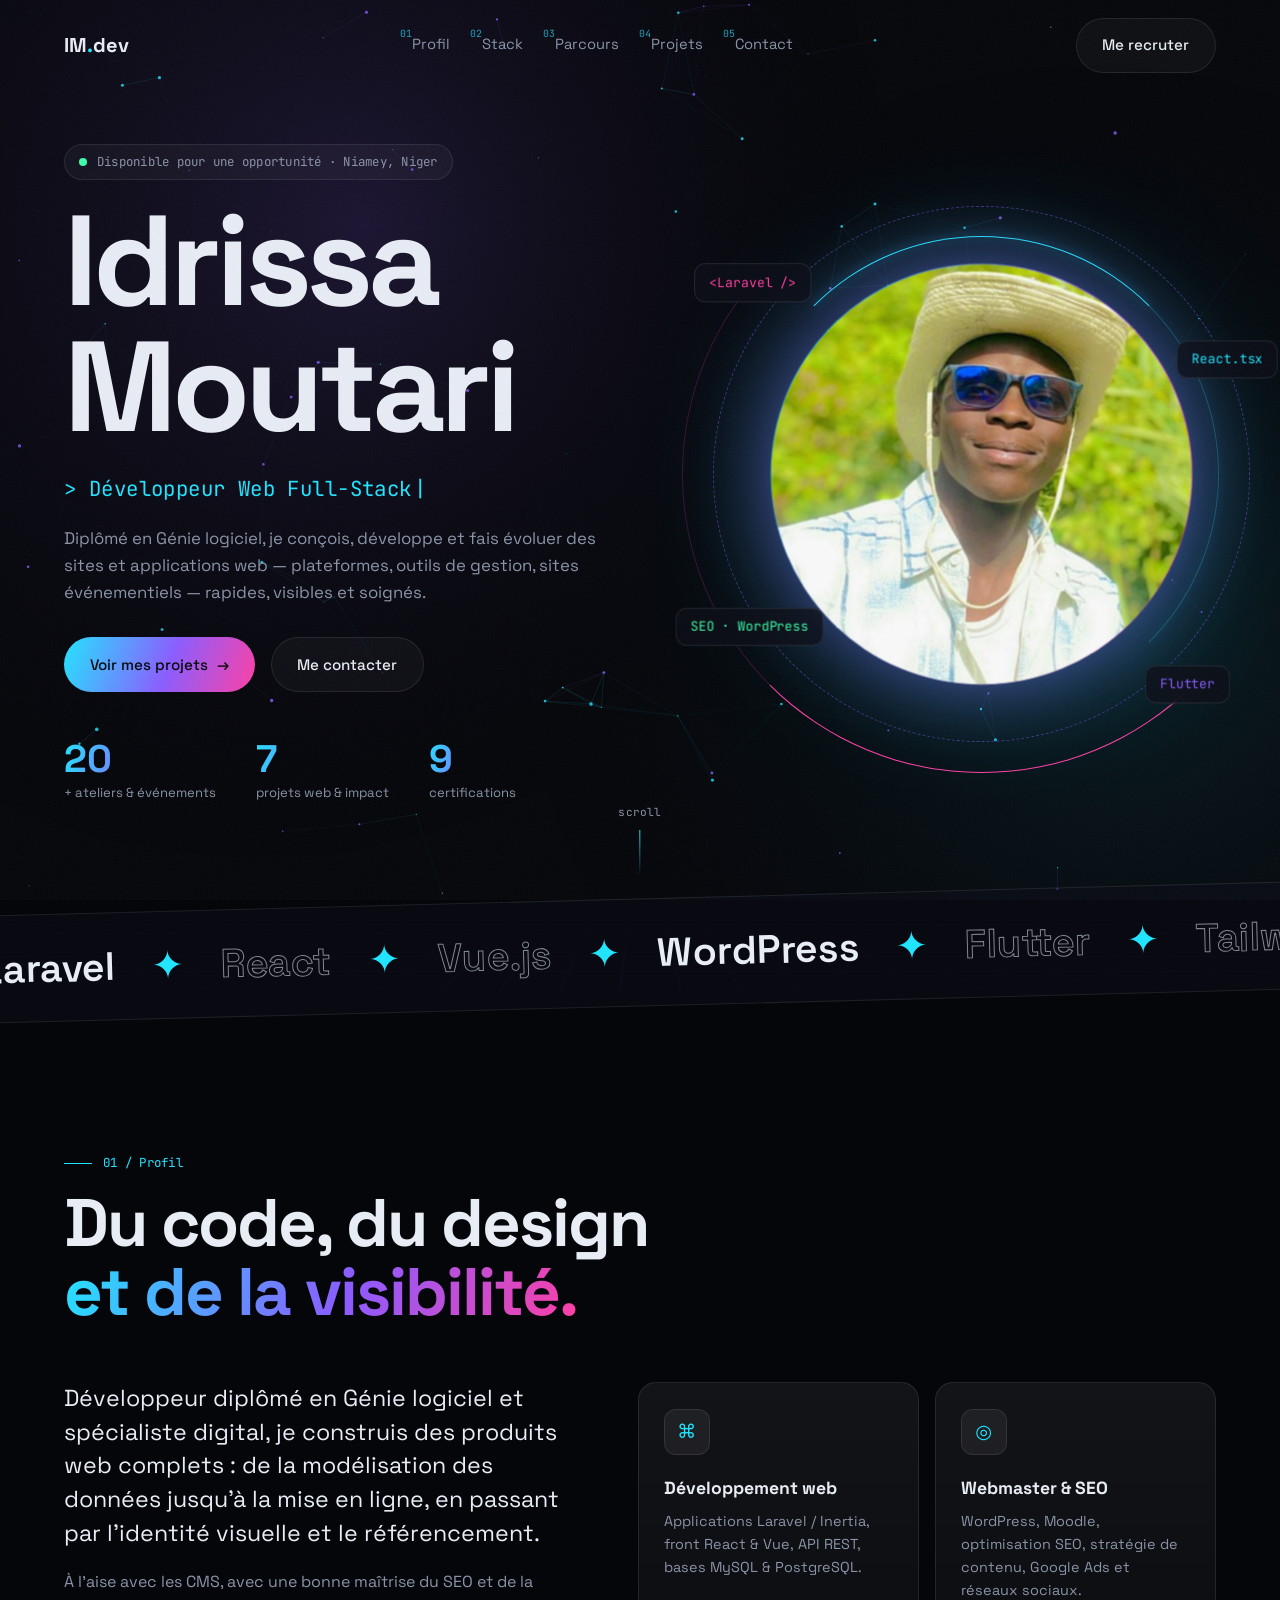
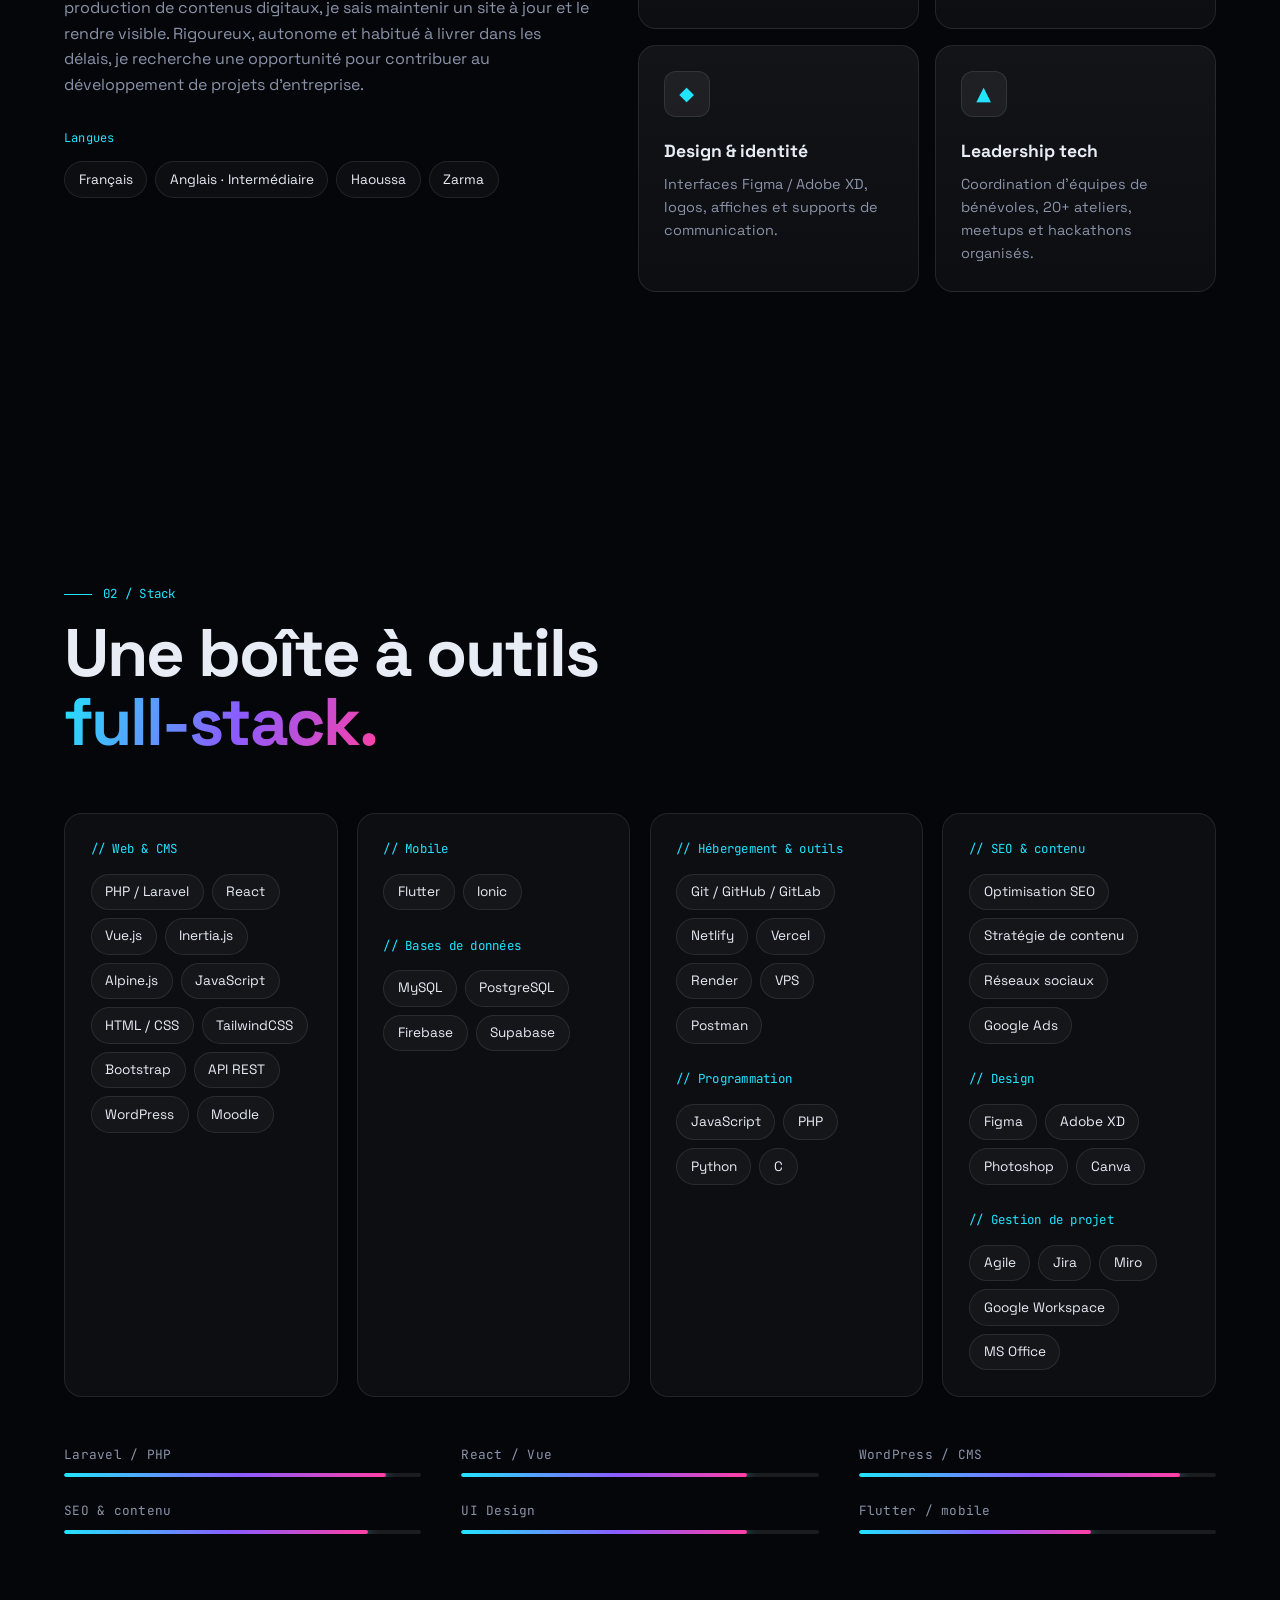
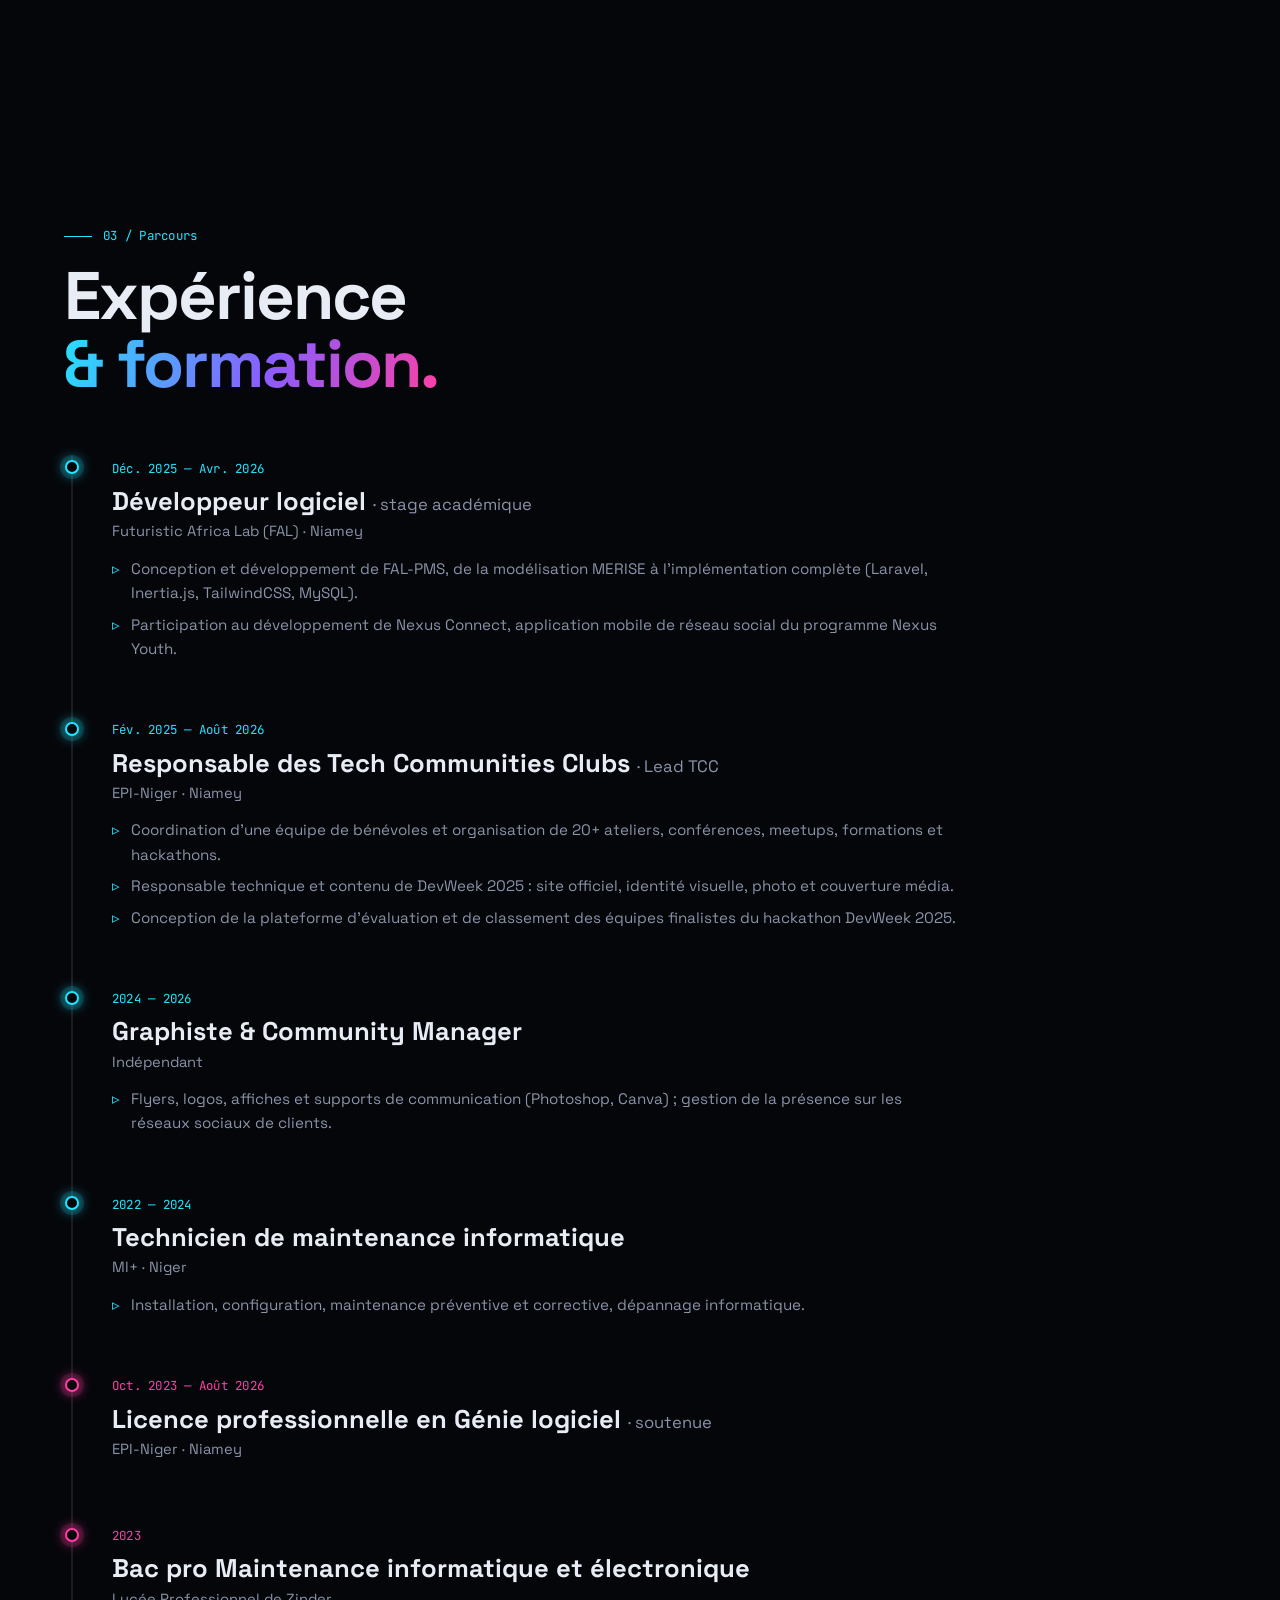
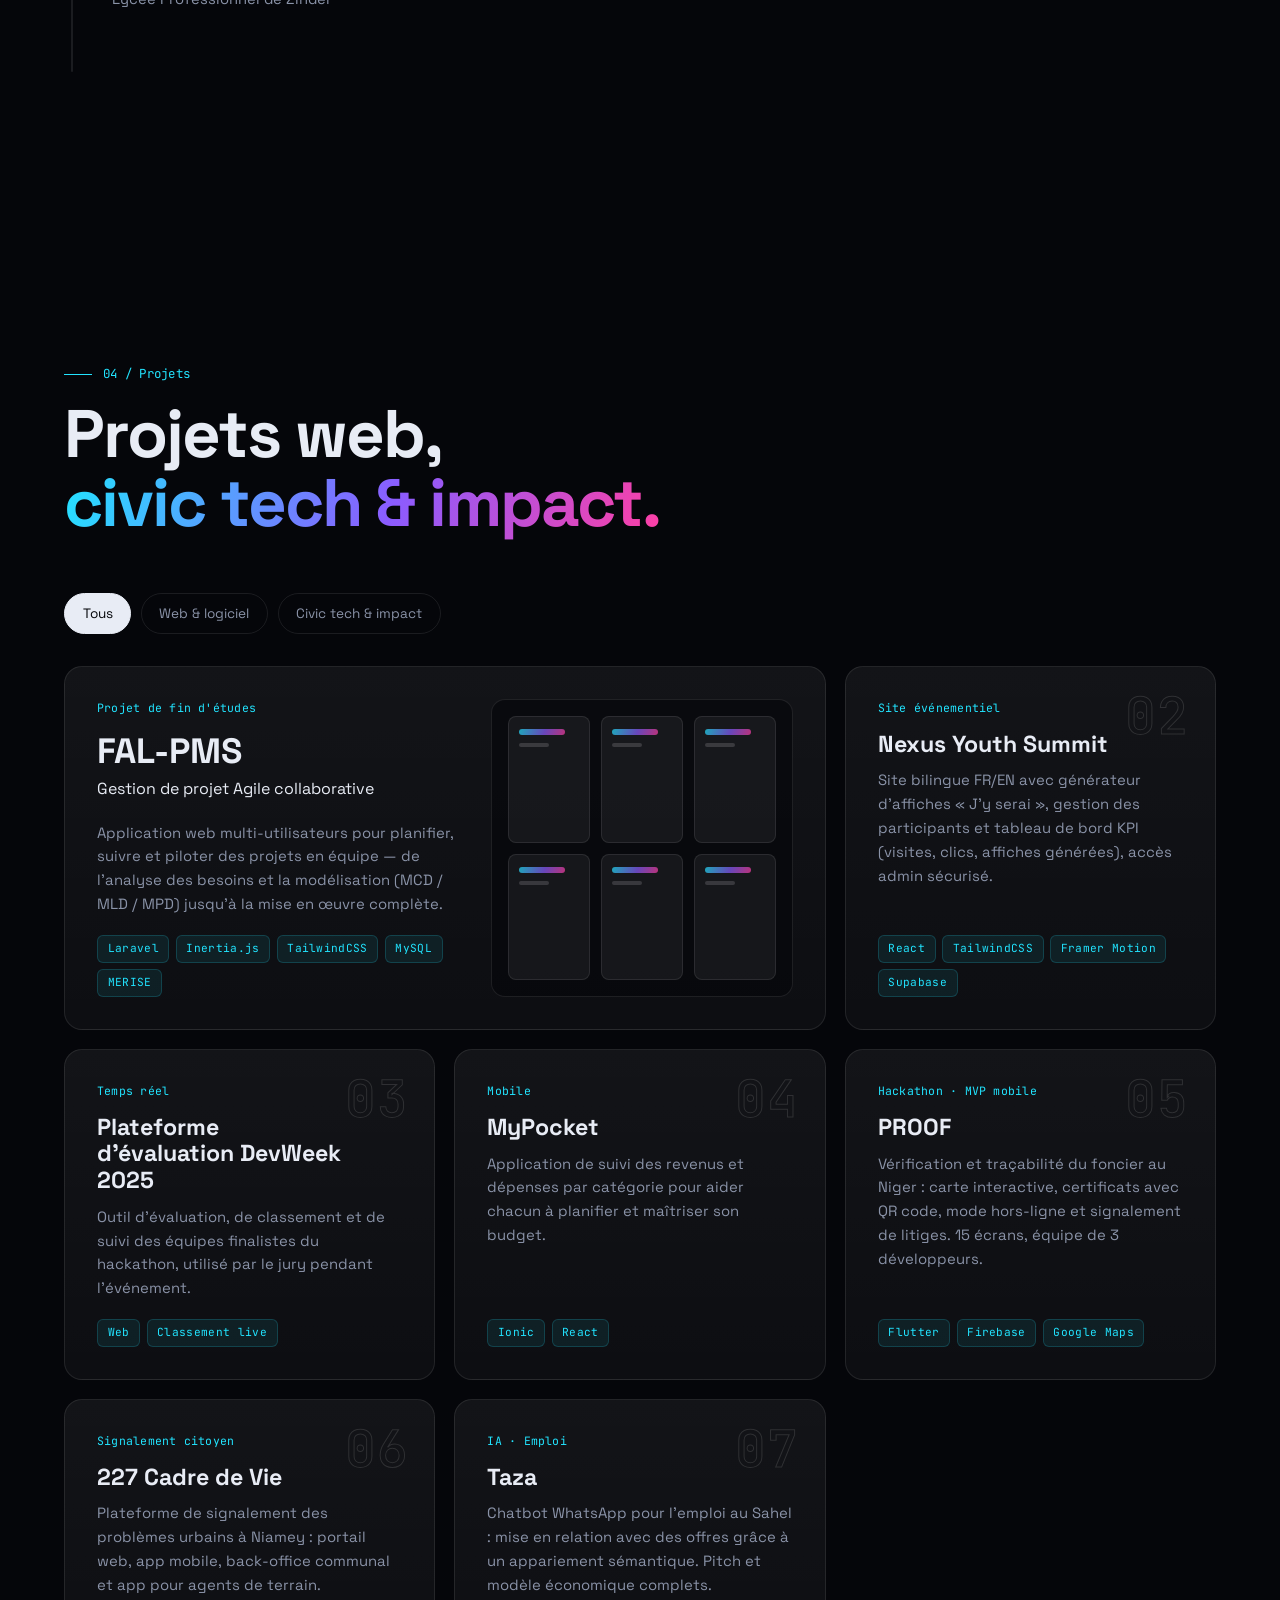
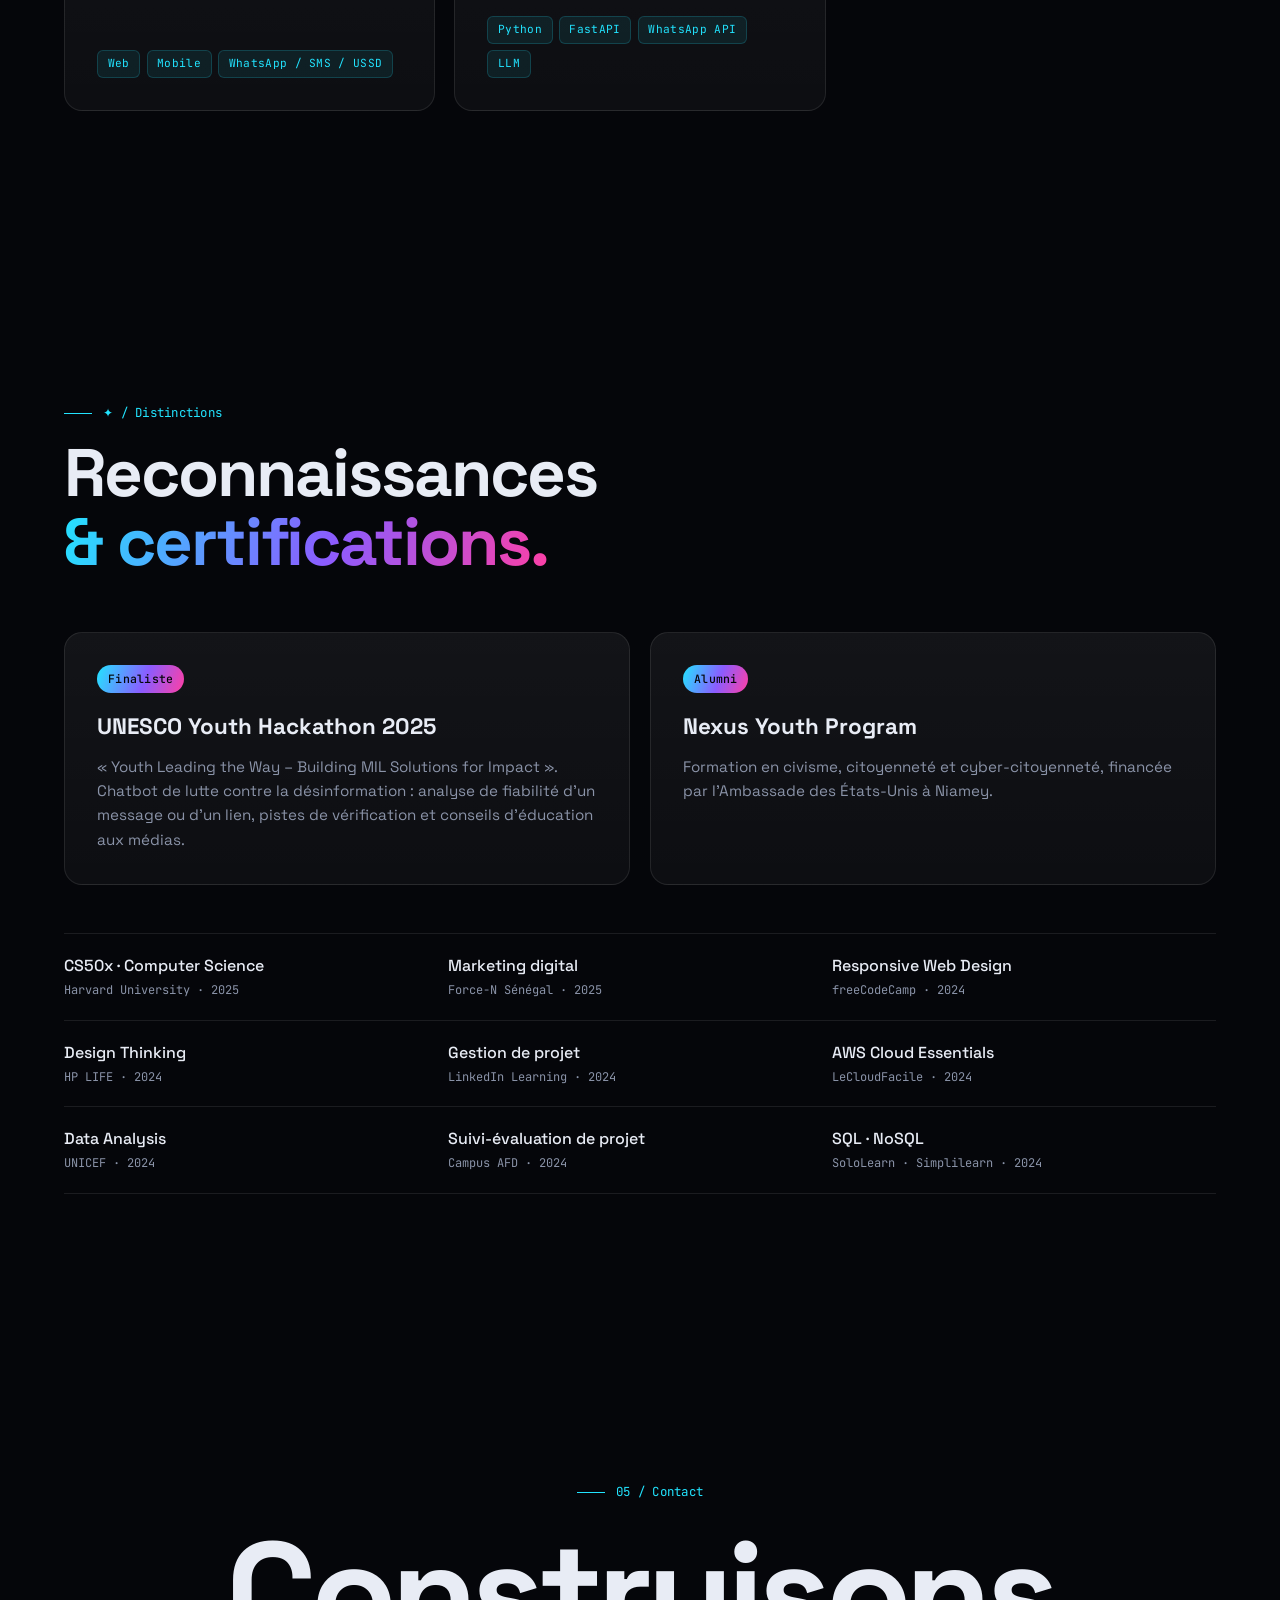
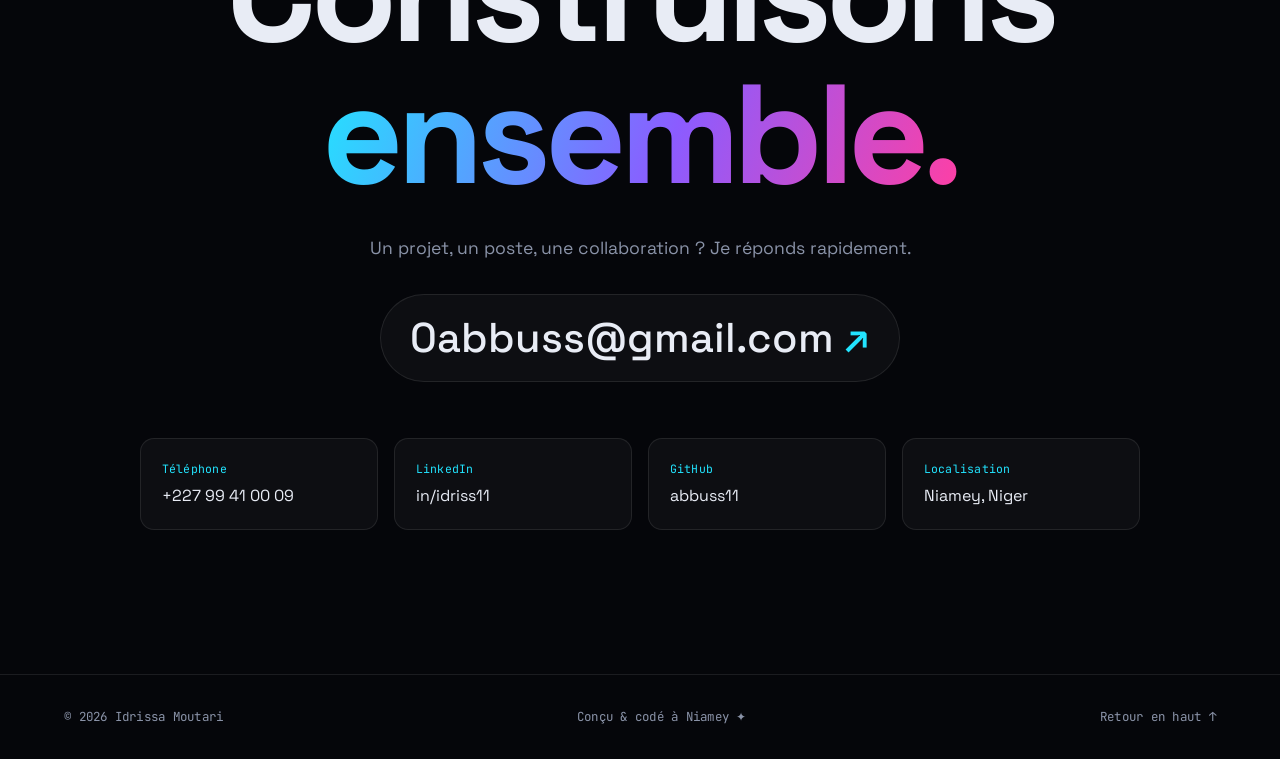
==== portfolio-v2/index.html @ 7daf5939 "Add portfolio v2: futuristic animated redesign based on CV New single-page portfolio in portfolio-v2" ====
<!DOCTYPE html>
<html lang="fr">
<head>
  <meta charset="UTF-8">
  <meta name="viewport" content="width=device-width, initial-scale=1.0">
  <title>Idrissa Moutari — Développeur Web & Webmaster</title>
  <meta name="description" content="Portfolio d'Idrissa Moutari, développeur web, webmaster et designer basé à Niamey, Niger. Laravel, React, Flutter, SEO.">
  <meta name="theme-color" content="#05060a">
  <link rel="icon" href="img/profile.jpg">
  <link rel="preconnect" href="https://fonts.googleapis.com">
  <link rel="preconnect" href="https://fonts.gstatic.com" crossorigin>
  <link href="https://fonts.googleapis.com/css2?family=Space+Grotesk:wght@400;500;600;700&family=JetBrains+Mono:wght@400;500&display=swap" rel="stylesheet">
  <link rel="stylesheet" href="css/style.css">
</head>
<body class="is-loading">

  <!-- ===== Préchargeur ===== -->
  <div class="loader" id="loader" aria-hidden="true">
    <div class="loader__inner">
      <div class="loader__logo">IM<span>_</span></div>
      <div class="loader__log" id="loaderLog"></div>
      <div class="loader__bar"><span id="loaderBar"></span></div>
      <div class="loader__pct" id="loaderPct">000%</div>
    </div>
  </div>

  <!-- ===== Curseur ===== -->
  <div class="cursor" id="cursor"></div>
  <div class="cursor-dot" id="cursorDot"></div>

  <!-- ===== Fond animé ===== -->
  <canvas id="bg" aria-hidden="true"></canvas>
  <div class="grid-floor" aria-hidden="true"></div>
  <div class="noise" aria-hidden="true"></div>
  <div class="scroll-progress" id="scrollProgress"></div>

  <!-- ===== Navigation ===== -->
  <header class="nav" id="nav">
    <a href="#hero" class="nav__logo" data-magnetic>IM<span>.</span>dev</a>
    <nav class="nav__links" id="navLinks">
      <a href="#about" data-index="01">Profil</a>
      <a href="#skills" data-index="02">Stack</a>
      <a href="#experience" data-index="03">Parcours</a>
      <a href="#projects" data-index="04">Projets</a>
      <a href="#contact" data-index="05">Contact</a>
    </nav>
    <a href="#contact" class="btn btn--ghost nav__cta" data-magnetic>Me recruter</a>
    <button class="nav__burger" id="burger" aria-label="Ouvrir le menu"><span></span><span></span></button>
  </header>

  <main>
    <!-- ===== HERO ===== -->
    <section class="hero" id="hero">
      <div class="hero__content">
        <p class="hero__tag mono reveal"><span class="pulse"></span> Disponible pour une opportunité · Niamey, Niger</p>
        <h1 class="hero__title">
          <span class="line"><span class="split" data-split>Idrissa</span></span>
          <span class="line"><span class="split glitch" data-split data-text="Moutari">Moutari</span></span>
        </h1>
        <p class="hero__role mono reveal">
          &gt; <span id="typed"></span><span class="caret">|</span>
        </p>
        <p class="hero__desc reveal">
          Diplômé en Génie logiciel, je conçois, développe et fais évoluer des sites et applications web —
          plateformes, outils de gestion, sites événementiels — rapides, visibles et soignés.
        </p>
        <div class="hero__actions reveal">
          <a href="#projects" class="btn btn--primary" data-magnetic><span>Voir mes projets</span><i>→</i></a>
          <a href="#contact" class="btn btn--ghost" data-magnetic><span>Me contacter</span></a>
        </div>
        <ul class="hero__stats reveal">
          <li><strong data-count="20">0</strong><span>+ ateliers & événements</span></li>
          <li><strong data-count="7">0</strong><span>projets web &amp; impact</span></li>
          <li><strong data-count="9">0</strong><span>certifications</span></li>
        </ul>
      </div>

      <div class="hero__visual reveal">
        <div class="orb" id="orb" data-tilt>
          <div class="orb__ring orb__ring--1"></div>
          <div class="orb__ring orb__ring--2"></div>
          <div class="orb__ring orb__ring--3"></div>
          <div class="orb__photo"><img src="img/profile.jpg" alt="Portrait d'Idrissa Moutari" width="640" height="640"></div>
          <div class="orb__chip orb__chip--a mono">&lt;Laravel /&gt;</div>
          <div class="orb__chip orb__chip--b mono">React.tsx</div>
          <div class="orb__chip orb__chip--c mono">SEO · WordPress</div>
          <div class="orb__chip orb__chip--d mono">Flutter</div>
        </div>
      </div>

      <a href="#about" class="scroll-hint mono" aria-label="Défiler">
        <span>scroll</span><i></i>
      </a>
    </section>

    <!-- ===== MARQUEE ===== -->
    <div class="marquee" aria-hidden="true">
      <div class="marquee__track">
        <span>Laravel</span><b>✦</b><span>React</span><b>✦</b><span>Vue.js</span><b>✦</b><span>WordPress</span><b>✦</b><span>Flutter</span><b>✦</b><span>TailwindCSS</span><b>✦</b><span>SEO</span><b>✦</b><span>Figma</span><b>✦</b><span>Supabase</span><b>✦</b><span>Inertia.js</span><b>✦</b>
        <span>Laravel</span><b>✦</b><span>React</span><b>✦</b><span>Vue.js</span><b>✦</b><span>WordPress</span><b>✦</b><span>Flutter</span><b>✦</b><span>TailwindCSS</span><b>✦</b><span>SEO</span><b>✦</b><span>Figma</span><b>✦</b><span>Supabase</span><b>✦</b><span>Inertia.js</span><b>✦</b>
      </div>
    </div>

    <!-- ===== PROFIL ===== -->
    <section class="section" id="about">
      <header class="section__head">
        <span class="section__index mono">01 / Profil</span>
        <h2 class="section__title reveal">Du code, du design<br><em>et de la visibilité.</em></h2>
      </header>
      <div class="about">
        <div class="about__text reveal">
          <p class="lead">
            Développeur diplômé en Génie logiciel et spécialiste digital, je construis des produits web complets :
            de la modélisation des données jusqu'à la mise en ligne, en passant par l'identité visuelle et le référencement.
          </p>
          <p>
            À l'aise avec les CMS, avec une bonne maîtrise du SEO et de la production de contenus digitaux, je sais maintenir
            un site à jour et le rendre visible. Rigoureux, autonome et habitué à livrer dans les délais, je recherche une
            opportunité pour contribuer au développement de projets d'entreprise.
          </p>
          <div class="about__langs">
            <span class="mono">Langues</span>
            <ul class="chips">
              <li>Français</li><li>Anglais · Intermédiaire</li><li>Haoussa</li><li>Zarma</li>
            </ul>
          </div>
        </div>
        <div class="about__cards">
          <article class="card card--glow reveal" data-tilt>
            <div class="card__icon">⌘</div>
            <h3>Développement web</h3>
            <p>Applications Laravel / Inertia, front React & Vue, API REST, bases MySQL & PostgreSQL.</p>
          </article>
          <article class="card card--glow reveal" data-tilt>
            <div class="card__icon">◎</div>
            <h3>Webmaster & SEO</h3>
            <p>WordPress, Moodle, optimisation SEO, stratégie de contenu, Google Ads et réseaux sociaux.</p>
          </article>
          <article class="card card--glow reveal" data-tilt>
            <div class="card__icon">◆</div>
            <h3>Design & identité</h3>
            <p>Interfaces Figma / Adobe XD, logos, affiches et supports de communication.</p>
          </article>
          <article class="card card--glow reveal" data-tilt>
            <div class="card__icon">▲</div>
            <h3>Leadership tech</h3>
            <p>Coordination d'équipes de bénévoles, 20+ ateliers, meetups et hackathons organisés.</p>
          </article>
        </div>
      </div>
    </section>

    <!-- ===== STACK ===== -->
    <section class="section" id="skills">
      <header class="section__head">
        <span class="section__index mono">02 / Stack</span>
        <h2 class="section__title reveal">Une boîte à outils<br><em>full-stack.</em></h2>
      </header>

      <div class="skills">
        <div class="skill-group reveal">
          <h3 class="mono">// Web & CMS</h3>
          <ul class="chips">
            <li>PHP / Laravel</li><li>React</li><li>Vue.js</li><li>Inertia.js</li><li>Alpine.js</li><li>JavaScript</li>
            <li>HTML / CSS</li><li>TailwindCSS</li><li>Bootstrap</li><li>API REST</li><li>WordPress</li><li>Moodle</li>
          </ul>
        </div>
        <div class="skill-group reveal">
          <h3 class="mono">// Mobile</h3>
          <ul class="chips"><li>Flutter</li><li>Ionic</li></ul>
          <h3 class="mono">// Bases de données</h3>
          <ul class="chips"><li>MySQL</li><li>PostgreSQL</li><li>Firebase</li><li>Supabase</li></ul>
        </div>
        <div class="skill-group reveal">
          <h3 class="mono">// Hébergement & outils</h3>
          <ul class="chips"><li>Git / GitHub / GitLab</li><li>Netlify</li><li>Vercel</li><li>Render</li><li>VPS</li><li>Postman</li></ul>
          <h3 class="mono">// Programmation</h3>
          <ul class="chips"><li>JavaScript</li><li>PHP</li><li>Python</li><li>C</li></ul>
        </div>
        <div class="skill-group reveal">
          <h3 class="mono">// SEO & contenu</h3>
          <ul class="chips"><li>Optimisation SEO</li><li>Stratégie de contenu</li><li>Réseaux sociaux</li><li>Google Ads</li></ul>
          <h3 class="mono">// Design</h3>
          <ul class="chips"><li>Figma</li><li>Adobe XD</li><li>Photoshop</li><li>Canva</li></ul>
          <h3 class="mono">// Gestion de projet</h3>
          <ul class="chips"><li>Agile</li><li>Jira</li><li>Miro</li><li>Google Workspace</li><li>MS Office</li></ul>
        </div>
      </div>

      <div class="meters reveal">
        <div class="meter"><span class="mono">Laravel / PHP</span><div class="meter__bar"><i style="--v:90%"></i></div></div>
        <div class="meter"><span class="mono">React / Vue</span><div class="meter__bar"><i style="--v:80%"></i></div></div>
        <div class="meter"><span class="mono">WordPress / CMS</span><div class="meter__bar"><i style="--v:90%"></i></div></div>
        <div class="meter"><span class="mono">SEO & contenu</span><div class="meter__bar"><i style="--v:85%"></i></div></div>
        <div class="meter"><span class="mono">UI Design</span><div class="meter__bar"><i style="--v:80%"></i></div></div>
        <div class="meter"><span class="mono">Flutter / mobile</span><div class="meter__bar"><i style="--v:65%"></i></div></div>
      </div>
    </section>

    <!-- ===== PARCOURS ===== -->
    <section class="section" id="experience">
      <header class="section__head">
        <span class="section__index mono">03 / Parcours</span>
        <h2 class="section__title reveal">Expérience<br><em>& formation.</em></h2>
      </header>

      <div class="timeline" id="timeline">
        <div class="timeline__line"><i id="timelineFill"></i></div>

        <article class="tl-item reveal">
          <span class="tl-item__date mono">Déc. 2025 — Avr. 2026</span>
          <h3>Développeur logiciel <small>· stage académique</small></h3>
          <p class="tl-item__org">Futuristic Africa Lab (FAL) · Niamey</p>
          <ul>
            <li>Conception et développement de FAL-PMS, de la modélisation MERISE à l'implémentation complète (Laravel, Inertia.js, TailwindCSS, MySQL).</li>
            <li>Participation au développement de Nexus Connect, application mobile de réseau social du programme Nexus Youth.</li>
          </ul>
        </article>

        <article class="tl-item reveal">
          <span class="tl-item__date mono">Fév. 2025 — Août 2026</span>
          <h3>Responsable des Tech Communities Clubs <small>· Lead TCC</small></h3>
          <p class="tl-item__org">EPI-Niger · Niamey</p>
          <ul>
            <li>Coordination d'une équipe de bénévoles et organisation de 20+ ateliers, conférences, meetups, formations et hackathons.</li>
            <li>Responsable technique et contenu de DevWeek 2025 : site officiel, identité visuelle, photo et couverture média.</li>
            <li>Conception de la plateforme d'évaluation et de classement des équipes finalistes du hackathon DevWeek 2025.</li>
          </ul>
        </article>

        <article class="tl-item reveal">
          <span class="tl-item__date mono">2024 — 2026</span>
          <h3>Graphiste & Community Manager</h3>
          <p class="tl-item__org">Indépendant</p>
          <ul>
            <li>Flyers, logos, affiches et supports de communication (Photoshop, Canva) ; gestion de la présence sur les réseaux sociaux de clients.</li>
          </ul>
        </article>

        <article class="tl-item reveal">
          <span class="tl-item__date mono">2022 — 2024</span>
          <h3>Technicien de maintenance informatique</h3>
          <p class="tl-item__org">MI+ · Niger</p>
          <ul>
            <li>Installation, configuration, maintenance préventive et corrective, dépannage informatique.</li>
          </ul>
        </article>

        <article class="tl-item tl-item--edu reveal">
          <span class="tl-item__date mono">Oct. 2023 — Août 2026</span>
          <h3>Licence professionnelle en Génie logiciel <small>· soutenue</small></h3>
          <p class="tl-item__org">EPI-Niger · Niamey</p>
        </article>

        <article class="tl-item tl-item--edu reveal">
          <span class="tl-item__date mono">2023</span>
          <h3>Bac pro Maintenance informatique et électronique</h3>
          <p class="tl-item__org">Lycée Professionnel de Zinder</p>
        </article>
      </div>
    </section>

    <!-- ===== PROJETS ===== -->
    <section class="section" id="projects">
      <header class="section__head">
        <span class="section__index mono">04 / Projets</span>
        <h2 class="section__title reveal">Projets web,<br><em>civic tech & impact.</em></h2>
      </header>

      <div class="filters reveal" role="tablist">
        <button class="filter is-active" data-filter="all">Tous</button>
        <button class="filter" data-filter="web">Web & logiciel</button>
        <button class="filter" data-filter="impact">Civic tech & impact</button>
      </div>

      <div class="projects" id="projectList">
        <article class="project project--featured reveal" data-cat="web" data-tilt>
          <div class="project__num mono">01</div>
          <div class="project__body">
            <span class="project__kind mono">Projet de fin d'études</span>
            <h3>FAL-PMS</h3>
            <p class="project__sub">Gestion de projet Agile collaborative</p>
            <p>Application web multi-utilisateurs pour planifier, suivre et piloter des projets en équipe — de l'analyse des besoins et la modélisation (MCD / MLD / MPD) jusqu'à la mise en œuvre complète.</p>
            <ul class="tags mono"><li>Laravel</li><li>Inertia.js</li><li>TailwindCSS</li><li>MySQL</li><li>MERISE</li></ul>
          </div>
          <div class="project__visual" aria-hidden="true">
            <div class="kanban"><i></i><i></i><i></i><i></i><i></i><i></i></div>
          </div>
        </article>

        <article class="project reveal" data-cat="web" data-tilt>
          <div class="project__num mono">02</div>
          <span class="project__kind mono">Site événementiel</span>
          <h3>Nexus Youth Summit</h3>
          <p>Site bilingue FR/EN avec générateur d'affiches « J'y serai », gestion des participants et tableau de bord KPI (visites, clics, affiches générées), accès admin sécurisé.</p>
          <ul class="tags mono"><li>React</li><li>TailwindCSS</li><li>Framer Motion</li><li>Supabase</li></ul>
        </article>

        <article class="project reveal" data-cat="web" data-tilt>
          <div class="project__num mono">03</div>
          <span class="project__kind mono">Temps réel</span>
          <h3>Plateforme d'évaluation DevWeek 2025</h3>
          <p>Outil d'évaluation, de classement et de suivi des équipes finalistes du hackathon, utilisé par le jury pendant l'événement.</p>
          <ul class="tags mono"><li>Web</li><li>Classement live</li></ul>
        </article>

        <article class="project reveal" data-cat="web" data-tilt>
          <div class="project__num mono">04</div>
          <span class="project__kind mono">Mobile</span>
          <h3>MyPocket</h3>
          <p>Application de suivi des revenus et dépenses par catégorie pour aider chacun à planifier et maîtriser son budget.</p>
          <ul class="tags mono"><li>Ionic</li><li>React</li></ul>
        </article>

        <article class="project reveal" data-cat="impact" data-tilt>
          <div class="project__num mono">05</div>
          <span class="project__kind mono">Hackathon · MVP mobile</span>
          <h3>PROOF</h3>
          <p>Vérification et traçabilité du foncier au Niger : carte interactive, certificats avec QR code, mode hors-ligne et signalement de litiges. 15 écrans, équipe de 3 développeurs.</p>
          <ul class="tags mono"><li>Flutter</li><li>Firebase</li><li>Google Maps</li></ul>
        </article>

        <article class="project reveal" data-cat="impact" data-tilt>
          <div class="project__num mono">06</div>
          <span class="project__kind mono">Signalement citoyen</span>
          <h3>227 Cadre de Vie</h3>
          <p>Plateforme de signalement des problèmes urbains à Niamey : portail web, app mobile, back-office communal et app pour agents de terrain.</p>
          <ul class="tags mono"><li>Web</li><li>Mobile</li><li>WhatsApp / SMS / USSD</li></ul>
        </article>

        <article class="project reveal" data-cat="impact" data-tilt>
          <div class="project__num mono">07</div>
          <span class="project__kind mono">IA · Emploi</span>
          <h3>Taza</h3>
          <p>Chatbot WhatsApp pour l'emploi au Sahel : mise en relation avec des offres grâce à un appariement sémantique. Pitch et modèle économique complets.</p>
          <ul class="tags mono"><li>Python</li><li>FastAPI</li><li>WhatsApp API</li><li>LLM</li></ul>
        </article>
      </div>
    </section>

    <!-- ===== DISTINCTIONS & CERTIFS ===== -->
    <section class="section" id="awards">
      <header class="section__head">
        <span class="section__index mono">✦ / Distinctions</span>
        <h2 class="section__title reveal">Reconnaissances<br><em>& certifications.</em></h2>
      </header>

      <div class="awards">
        <article class="award card--glow reveal" data-tilt>
          <span class="award__badge mono">Finaliste</span>
          <h3>UNESCO Youth Hackathon 2025</h3>
          <p>« Youth Leading the Way – Building MIL Solutions for Impact ». Chatbot de lutte contre la désinformation : analyse de fiabilité d'un message ou d'un lien, pistes de vérification et conseils d'éducation aux médias.</p>
        </article>
        <article class="award card--glow reveal" data-tilt>
          <span class="award__badge mono">Alumni</span>
          <h3>Nexus Youth Program</h3>
          <p>Formation en civisme, citoyenneté et cyber-citoyenneté, financée par l'Ambassade des États-Unis à Niamey.</p>
        </article>
      </div>

      <ul class="certs reveal">
        <li><b>CS50x · Computer Science</b><span>Harvard University · 2025</span></li>
        <li><b>Marketing digital</b><span>Force-N Sénégal · 2025</span></li>
        <li><b>Responsive Web Design</b><span>freeCodeCamp · 2024</span></li>
        <li><b>Design Thinking</b><span>HP LIFE · 2024</span></li>
        <li><b>Gestion de projet</b><span>LinkedIn Learning · 2024</span></li>
        <li><b>AWS Cloud Essentials</b><span>LeCloudFacile · 2024</span></li>
        <li><b>Data Analysis</b><span>UNICEF · 2024</span></li>
        <li><b>Suivi-évaluation de projet</b><span>Campus AFD · 2024</span></li>
        <li><b>SQL · NoSQL</b><span>SoloLearn · Simplilearn · 2024</span></li>
      </ul>
    </section>

    <!-- ===== CONTACT ===== -->
    <section class="section contact" id="contact">
      <span class="section__index mono">05 / Contact</span>
      <h2 class="contact__title">
        <span class="line"><span class="split" data-split>Construisons</span></span>
        <span class="line"><span class="split gradient-text" data-split>ensemble.</span></span>
      </h2>
      <p class="contact__desc reveal">Un projet, un poste, une collaboration ? Je réponds rapidement.</p>
      <a href="mailto:0abbuss@gmail.com" class="contact__mail reveal" data-magnetic>0abbuss@gmail.com <i>↗</i></a>

      <div class="contact__grid reveal">
        <a href="tel:+22799410009" class="contact__item"><span class="mono">Téléphone</span>+227 99 41 00 09</a>
        <a href="https://linkedin.com/in/idriss11" target="_blank" rel="noopener" class="contact__item"><span class="mono">LinkedIn</span>in/idriss11</a>
        <a href="https://github.com/abbuss11" target="_blank" rel="noopener" class="contact__item"><span class="mono">GitHub</span>abbuss11</a>
        <div class="contact__item"><span class="mono">Localisation</span>Niamey, Niger</div>
      </div>
    </section>
  </main>

  <footer class="footer mono">
    <span>© <span id="year"></span> Idrissa Moutari</span>
    <span>Conçu & codé à Niamey ✦</span>
    <a href="#hero" data-magnetic>Retour en haut ↑</a>
  </footer>

  <script src="js/main.js"></script>
</body>
</html>
---- portfolio-v2/css/style.css ----
/* =========================================================
   Idrissa Moutari — Portfolio v2 (futuriste / motion design)
   ========================================================= */

:root {
  --bg: #05060a;
  --bg-2: #0b0d16;
  --surface: rgba(255, 255, 255, 0.035);
  --surface-2: rgba(255, 255, 255, 0.06);
  --line: rgba(255, 255, 255, 0.09);
  --text: #e8ecf5;
  --muted: #8a93a8;
  --cyan: #22e4ff;
  --violet: #8b5cff;
  --pink: #ff3fa4;
  --grad: linear-gradient(110deg, var(--cyan), var(--violet) 55%, var(--pink));
  --radius: 18px;
  --ease: cubic-bezier(.2, .8, .2, 1);
  --font: "Space Grotesk", system-ui, sans-serif;
  --mono: "JetBrains Mono", ui-monospace, monospace;
  --gutter: clamp(16px, 5vw, 72px);
}

*, *::before, *::after { box-sizing: border-box; margin: 0; padding: 0; }
html { scroll-behavior: smooth; overflow-x: clip; }
body {
  background: var(--bg);
  color: var(--text);
  font-family: var(--font);
  line-height: 1.6;
  overflow-x: clip;
  -webkit-font-smoothing: antialiased;
}
body.is-loading { overflow: hidden; }
a { color: inherit; text-decoration: none; }
ul { list-style: none; }
img { display: block; max-width: 100%; }
button { font: inherit; color: inherit; background: none; border: 0; cursor: pointer; }
.mono { font-family: var(--mono); letter-spacing: .02em; }
::selection { background: var(--cyan); color: var(--bg); }

/* ---------- Préchargeur ---------- */
.loader {
  position: fixed; inset: 0; z-index: 1000;
  display: grid; place-items: center;
  background: var(--bg);
  transition: clip-path 1s var(--ease), visibility 0s 1s;
  clip-path: inset(0 0 0 0);
}
.loader.is-done { clip-path: inset(0 0 100% 0); visibility: hidden; }
.loader__inner { width: min(420px, 86vw); font-family: var(--mono); }
.loader__logo { font-size: 3rem; font-weight: 700; font-family: var(--font); margin-bottom: 1rem; }
.loader__logo span { color: var(--cyan); animation: blink 1s steps(1) infinite; }
.loader__log { height: 6.5em; font-size: .78rem; color: var(--muted); overflow: hidden; }
.loader__log p::before { content: "› "; color: var(--cyan); }
.loader__log p.ok::after { content: " [OK]"; color: #3dffa8; }
.loader__bar { height: 2px; background: var(--line); margin: 1rem 0 .5rem; overflow: hidden; }
.loader__bar span { display: block; height: 100%; width: 0; background: var(--grad); box-shadow: 0 0 12px var(--cyan); }
.loader__pct { text-align: right; font-size: .8rem; color: var(--cyan); }

/* ---------- Curseur ---------- */
.cursor, .cursor-dot {
  position: fixed; top: 0; left: 0; z-index: 999;
  pointer-events: none; border-radius: 50%;
  transform: translate3d(-100px, -100px, 0);
}
.cursor {
  width: 38px; height: 38px; margin: -19px 0 0 -19px;
  border: 1px solid rgba(34, 228, 255, .6);
  transition: width .3s var(--ease), height .3s var(--ease), margin .3s var(--ease), background .3s, border-color .3s;
  mix-blend-mode: difference;
}
.cursor.is-hover { width: 70px; height: 70px; margin: -35px 0 0 -35px; background: rgba(34, 228, 255, .15); border-color: var(--cyan); }
.cursor-dot { width: 6px; height: 6px; margin: -3px 0 0 -3px; background: var(--cyan); box-shadow: 0 0 10px var(--cyan); }
@media (hover: none), (pointer: coarse) { .cursor, .cursor-dot { display: none; } }

/* ---------- Fond ---------- */
#bg { position: fixed; inset: 0; z-index: -3; width: 100%; height: 100%; }
.grid-floor {
  position: fixed; left: -50%; right: -50%; bottom: -10vh; height: 60vh; z-index: -2;
  background-image:
    linear-gradient(rgba(139, 92, 255, .22) 1px, transparent 1px),
    linear-gradient(90deg, rgba(139, 92, 255, .22) 1px, transparent 1px);
  background-size: 60px 60px;
  transform: perspective(500px) rotateX(70deg);
  transform-origin: bottom;
  mask-image: linear-gradient(to top, #000 10%, transparent 85%);
  -webkit-mask-image: linear-gradient(to top, #000 10%, transparent 85%);
  animation: gridMove 3s linear infinite;
  opacity: .55;
}
@keyframes gridMove { to { background-position: 0 60px, 0 0; } }
.noise {
  position: fixed; inset: 0; z-index: 998; pointer-events: none; opacity: .05;
  background-image: url("data:image/svg+xml,%3Csvg xmlns='http://www.w3.org/2000/svg' width='160' height='160'%3E%3Cfilter id='n'%3E%3CfeTurbulence type='fractalNoise' baseFrequency='.9' numOctaves='3'/%3E%3C/filter%3E%3Crect width='100%25' height='100%25' filter='url(%23n)'/%3E%3C/svg%3E");
}
.scroll-progress {
  position: fixed; top: 0; left: 0; z-index: 101; height: 2px; width: 100%;
  background: var(--grad); transform-origin: 0 50%; transform: scaleX(0);
  box-shadow: 0 0 10px var(--cyan);
}

/* ---------- Navigation ---------- */
.nav {
  position: fixed; top: 0; left: 0; right: 0; z-index: 100;
  display: flex; align-items: center; justify-content: space-between; gap: 1rem;
  padding: 1.1rem var(--gutter);
  transition: padding .4s var(--ease), background .4s, border-color .4s, transform .5s var(--ease);
  border-bottom: 1px solid transparent;
}
.nav.is-scrolled {
  padding-top: .7rem; padding-bottom: .7rem;
  background: rgba(5, 6, 10, .65);
  backdrop-filter: blur(14px); -webkit-backdrop-filter: blur(14px);
  border-color: var(--line);
}
.nav.is-hidden { transform: translateY(-100%); }
.nav__logo { font-weight: 700; font-size: 1.25rem; display: inline-block; }
.nav__logo span { color: var(--cyan); }
.nav__links { display: flex; gap: 2rem; }
.nav__links a { position: relative; font-size: .92rem; color: var(--muted); transition: color .3s; }
.nav__links a::before {
  content: attr(data-index); font-family: var(--mono); font-size: .62rem; color: var(--cyan);
  position: absolute; top: -.7em; left: -1.2em; opacity: .7;
}
.nav__links a::after {
  content: ""; position: absolute; left: 0; bottom: -4px; height: 1px; width: 100%;
  background: var(--grad); transform: scaleX(0); transform-origin: right; transition: transform .4s var(--ease);
}
.nav__links a:hover, .nav__links a.is-active { color: var(--text); }
.nav__links a:hover::after, .nav__links a.is-active::after { transform: scaleX(1); transform-origin: left; }
.nav__burger { display: none; width: 40px; height: 40px; position: relative; }
.nav__burger span { position: absolute; left: 9px; right: 9px; height: 2px; background: var(--text); transition: transform .4s var(--ease); }
.nav__burger span:first-child { top: 15px; }
.nav__burger span:last-child { top: 23px; }
.nav.is-open .nav__burger span:first-child { transform: translateY(4px) rotate(45deg); }
.nav.is-open .nav__burger span:last-child { transform: translateY(-4px) rotate(-45deg); }

/* ---------- Boutons ---------- */
.btn {
  position: relative; display: inline-flex; align-items: center; gap: .6rem;
  padding: .9rem 1.6rem; border-radius: 999px; font-weight: 500; font-size: .95rem;
  overflow: hidden; isolation: isolate;
  transition: transform .3s var(--ease), box-shadow .3s;
}
.btn i { font-style: normal; transition: transform .3s var(--ease); }
.btn:hover i { transform: translateX(4px); }
.btn--primary { background: var(--grad); color: #05060a; box-shadow: 0 0 0 0 rgba(34, 228, 255, .4); }
.btn--primary:hover { box-shadow: 0 10px 40px -8px rgba(34, 228, 255, .7); }
.btn--primary::before {
  content: ""; position: absolute; inset: 0; z-index: -1;
  background: linear-gradient(110deg, transparent 30%, rgba(255,255,255,.6) 50%, transparent 70%);
  transform: translateX(-100%); transition: transform .8s var(--ease);
}
.btn--primary:hover::before { transform: translateX(100%); }
.btn--ghost { border: 1px solid var(--line); background: var(--surface); }
.btn--ghost:hover { border-color: var(--cyan); color: var(--cyan); }

/* ---------- Hero ---------- */
.hero {
  min-height: 100vh; min-height: 100svh;
  display: grid; grid-template-columns: 1.15fr .85fr; align-items: center; gap: 3rem;
  padding: 7rem var(--gutter) 4rem; position: relative;
}
.hero__tag { display: inline-flex; align-items: center; gap: .6rem; font-size: .78rem; color: var(--muted);
  padding: .45rem .9rem; border: 1px solid var(--line); border-radius: 999px; background: var(--surface); }
.pulse { width: 8px; height: 8px; border-radius: 50%; background: #3dffa8; box-shadow: 0 0 0 0 rgba(61,255,168,.7); animation: pulse 2s infinite; }
@keyframes pulse { 70% { box-shadow: 0 0 0 10px rgba(61,255,168,0); } 100% { box-shadow: 0 0 0 0 rgba(61,255,168,0); } }
.hero__title { font-size: clamp(3.2rem, 10vw, 8.5rem); line-height: .92; font-weight: 700; letter-spacing: -.04em; margin: 1.4rem 0 1.2rem; }
.line { display: block; overflow: hidden; padding-bottom: .06em; }
.split { display: inline-block; }
.split .char { display: inline-block; transform: translateY(110%) rotate(8deg); opacity: 0; transition: transform 1s var(--ease), opacity 1s var(--ease); transition-delay: calc(var(--i) * 40ms + var(--d, 0ms)); }
.split.is-in .char { transform: none; opacity: 1; }
.hero__role { font-size: clamp(1rem, 2vw, 1.3rem); color: var(--cyan); min-height: 1.6em; }
.caret { animation: blink 1s steps(1) infinite; margin-left: 2px; }
@keyframes blink { 50% { opacity: 0; } }
.hero__desc { max-width: 560px; color: var(--muted); margin: 1.2rem 0 2rem; font-size: 1.05rem; }
.hero__actions { display: flex; flex-wrap: wrap; gap: 1rem; }
.hero__stats { display: flex; flex-wrap: wrap; gap: 2.5rem; margin-top: 3rem; }
.hero__stats strong { display: block; font-size: 2.4rem; line-height: 1; font-weight: 700; background: var(--grad); -webkit-background-clip: text; background-clip: text; color: transparent; }
.hero__stats span { font-size: .82rem; color: var(--muted); }

/* Glitch */
.glitch { position: relative; }
.glitch.is-glitching::before, .glitch.is-glitching::after {
  content: attr(data-text); position: absolute; inset: 0;
}
.glitch.is-glitching::before { color: var(--cyan); transform: translate(-3px, 0); clip-path: inset(10% 0 55% 0); mix-blend-mode: screen; animation: glitchA .35s steps(2) both; }
.glitch.is-glitching::after { color: var(--pink); transform: translate(3px, 0); clip-path: inset(60% 0 8% 0); mix-blend-mode: screen; animation: glitchB .35s steps(2) both; }
@keyframes glitchA { 0% { clip-path: inset(10% 0 70% 0); } 50% { clip-path: inset(40% 0 30% 0); transform: translate(-6px, 2px); } 100% { clip-path: inset(80% 0 2% 0); } }
@keyframes glitchB { 0% { clip-path: inset(70% 0 5% 0); } 50% { clip-path: inset(20% 0 60% 0); transform: translate(6px, -2px); } 100% { clip-path: inset(5% 0 85% 0); } }

/* Orb / photo */
.hero__visual { display: grid; place-items: center; perspective: 1000px; }
.orb { position: relative; width: min(440px, 80vw); aspect-ratio: 1; transform-style: preserve-3d; transition: transform .2s ease-out; }
.orb__ring { position: absolute; border-radius: 50%; border: 1px solid transparent; }
.orb__ring--1 { inset: -4%; border-top-color: var(--cyan); border-right-color: rgba(34,228,255,.25); animation: spin 8s linear infinite; filter: drop-shadow(0 0 6px var(--cyan)); }
.orb__ring--2 { inset: -11%; border: 1px dashed rgba(139, 92, 255, .45); animation: spin 26s linear infinite reverse; }
.orb__ring--3 { inset: -18%; border-bottom-color: var(--pink); border-left-color: rgba(255,63,164,.2); animation: spin 14s linear infinite; }
@keyframes spin { to { transform: rotate(360deg); } }
.orb__photo {
  position: absolute; inset: 4%; border-radius: 50%; overflow: hidden;
  background: var(--grad); padding: 3px;
  box-shadow: 0 0 80px -10px rgba(139, 92, 255, .6), 0 0 140px -30px rgba(34, 228, 255, .6);
  transform: translateZ(40px);
}
.orb__photo img { width: 100%; height: 100%; object-fit: cover; border-radius: 50%; clip-path: circle(46%); transform: scale(1.1); filter: saturate(1.05) contrast(1.05); }
.orb__photo::after {
  content: ""; position: absolute; inset: 0; border-radius: 50%;
  background: linear-gradient(to bottom, transparent 40%, rgba(34, 228, 255, .18) 50%, transparent 60%);
  background-size: 100% 250%; animation: scan 4s linear infinite; mix-blend-mode: screen;
}
@keyframes scan { from { background-position: 0 -100%; } to { background-position: 0 200%; } }
.orb__chip {
  position: absolute; padding: .45rem .8rem; font-size: .75rem; border-radius: 10px;
  background: rgba(11, 13, 22, .75); border: 1px solid var(--line); backdrop-filter: blur(8px); -webkit-backdrop-filter: blur(8px);
  transform: translateZ(80px); animation: float 6s ease-in-out infinite; white-space: nowrap;
}
.orb__chip--a { top: 6%; left: -10%; color: var(--pink); }
.orb__chip--b { top: 22%; right: -12%; color: var(--cyan); animation-delay: -1.5s; }
.orb__chip--c { bottom: 14%; left: -14%; color: #3dffa8; animation-delay: -3s; }
.orb__chip--d { bottom: 2%; right: -2%; color: var(--violet); animation-delay: -4.5s; }
@keyframes float { 50% { translate: 0 -14px; } }

.scroll-hint { position: absolute; bottom: 1.5rem; left: 50%; translate: -50% 0; display: flex; flex-direction: column; align-items: center; gap: .5rem; font-size: .7rem; color: var(--muted); }
.scroll-hint i { width: 1px; height: 46px; background: linear-gradient(var(--cyan), transparent); animation: drip 2s var(--ease) infinite; transform-origin: top; }
@keyframes drip { 0% { transform: scaleY(0); } 50% { transform: scaleY(1); transform-origin: top; } 51% { transform-origin: bottom; } 100% { transform: scaleY(0); transform-origin: bottom; } }

/* ---------- Marquee ---------- */
.marquee { border-block: 1px solid var(--line); padding: 1.3rem 0; overflow: hidden; background: rgba(11, 13, 22, .6); transform: rotate(-1.5deg) scale(1.03); }
.marquee__track { display: flex; gap: 2.2rem; width: max-content; animation: marquee 30s linear infinite; font-size: clamp(1.4rem, 3vw, 2.4rem); font-weight: 600; }
.marquee__track span { color: transparent; -webkit-text-stroke: 1px rgba(232, 236, 245, .55); transition: color .3s; }
.marquee__track span:nth-of-type(3n+1) { color: var(--text); -webkit-text-stroke: 0; }
.marquee__track b { color: var(--cyan); font-weight: 400; }
.marquee:hover .marquee__track { animation-play-state: paused; }
@keyframes marquee { to { transform: translateX(-50%); } }

/* ---------- Sections ---------- */
.section { padding: clamp(5rem, 12vw, 9rem) var(--gutter); position: relative; }
.section__head { margin-bottom: 3.5rem; }
.section__index { display: inline-block; font-size: .78rem; color: var(--cyan); margin-bottom: 1rem; }
.section__index::before { content: ""; display: inline-block; width: 28px; height: 1px; background: var(--cyan); vertical-align: middle; margin-right: .7rem; }
.section__title { font-size: clamp(2.2rem, 5.5vw, 4.2rem); line-height: 1.02; letter-spacing: -.03em; font-weight: 700; }
.section__title em, .gradient-text { font-style: normal; background: var(--grad); -webkit-background-clip: text; background-clip: text; color: transparent; }

/* Reveal */
.reveal { opacity: 0; transform: translateY(40px); filter: blur(6px); transition: opacity 1s var(--ease), transform 1s var(--ease), filter 1s var(--ease); transition-delay: var(--delay, 0ms); }
.reveal.is-in { opacity: 1; transform: none; filter: none; }

/* Chips */
.chips { display: flex; flex-wrap: wrap; gap: .5rem; }
.chips li {
  font-size: .85rem; padding: .4rem .85rem; border-radius: 999px;
  border: 1px solid var(--line); background: var(--surface);
  transition: border-color .3s, color .3s, transform .3s var(--ease), box-shadow .3s;
}
.chips li:hover { border-color: var(--cyan); color: var(--cyan); transform: translateY(-3px); box-shadow: 0 8px 20px -10px var(--cyan); }

/* Cards (glow suit la souris) */
.card, .project, .award {
  position: relative; border-radius: var(--radius); border: 1px solid var(--line);
  background: linear-gradient(180deg, var(--surface-2), var(--surface));
  transform-style: preserve-3d; transition: transform .25s ease-out, border-color .4s;
  --mx: 50%; --my: 50%;
}
.card--glow::before, .project::before {
  content: ""; position: absolute; inset: 0; border-radius: inherit; pointer-events: none; opacity: 0; transition: opacity .4s;
  background: radial-gradient(400px circle at var(--mx) var(--my), rgba(34, 228, 255, .14), transparent 45%);
}
.card--glow::after, .project::after {
  content: ""; position: absolute; inset: -1px; border-radius: inherit; pointer-events: none; opacity: 0; transition: opacity .4s; padding: 1px;
  background: radial-gradient(300px circle at var(--mx) var(--my), var(--cyan), var(--violet) 40%, transparent 70%);
  -webkit-mask: linear-gradient(#000 0 0) content-box, linear-gradient(#000 0 0); -webkit-mask-composite: xor; mask-composite: exclude;
}
.card--glow:hover::before, .card--glow:hover::after, .project:hover::before, .project:hover::after { opacity: 1; }

/* ---------- About ---------- */
.about { display: grid; grid-template-columns: 1fr 1.1fr; gap: 3rem; align-items: start; }
.about__text p { color: var(--muted); margin-bottom: 1.2rem; }
.about__text .lead { color: var(--text); font-size: clamp(1.15rem, 2vw, 1.45rem); line-height: 1.45; }
.about__langs { margin-top: 2rem; }
.about__langs > span { display: block; font-size: .75rem; color: var(--cyan); margin-bottom: .8rem; }
.about__cards { display: grid; grid-template-columns: 1fr 1fr; gap: 1rem; }
.card { padding: 1.6rem; }
.card:nth-child(2) { --delay: 100ms; } .card:nth-child(3) { --delay: 200ms; } .card:nth-child(4) { --delay: 300ms; }
.card__icon { width: 46px; height: 46px; display: grid; place-items: center; border-radius: 12px; background: var(--surface-2); border: 1px solid var(--line); color: var(--cyan); font-size: 1.2rem; margin-bottom: 1.2rem; transform: translateZ(30px); }
.card h3 { font-size: 1.1rem; margin-bottom: .5rem; transform: translateZ(20px); }
.card p { font-size: .9rem; color: var(--muted); }

/* ---------- Skills ---------- */
.skills { display: grid; grid-template-columns: repeat(4, 1fr); gap: 1.2rem; }
.skill-group { padding: 1.6rem; border: 1px solid var(--line); border-radius: var(--radius); background: var(--surface); }
.skill-group:nth-child(2) { --delay: 100ms; } .skill-group:nth-child(3) { --delay: 200ms; } .skill-group:nth-child(4) { --delay: 300ms; }
.skill-group h3 { font-size: .78rem; color: var(--cyan); font-weight: 400; margin: 0 0 .9rem; }
.skill-group .chips + h3 { margin-top: 1.6rem; }
.meters { display: grid; grid-template-columns: repeat(3, 1fr); gap: 1.5rem 2.5rem; margin-top: 3rem; }
.meter span { display: flex; font-size: .8rem; color: var(--muted); margin-bottom: .5rem; }
.meter__bar { height: 4px; background: var(--line); border-radius: 4px; overflow: hidden; }
.meter__bar i { display: block; height: 100%; width: var(--v); background: var(--grad); border-radius: 4px; box-shadow: 0 0 12px var(--cyan); transform: scaleX(0); transform-origin: left; transition: transform 1.6s var(--ease) .2s; }
.meters.is-in .meter__bar i { transform: scaleX(1); }

/* ---------- Timeline ---------- */
.timeline { position: relative; max-width: 900px; padding-left: 3rem; }
.timeline__line { position: absolute; left: 7px; top: 0; bottom: 0; width: 2px; background: var(--line); border-radius: 2px; }
.timeline__line i { position: absolute; inset: 0; background: linear-gradient(var(--cyan), var(--violet), var(--pink)); transform: scaleY(0); transform-origin: top; box-shadow: 0 0 12px var(--cyan); }
.tl-item { position: relative; padding: 0 0 3rem; }
.tl-item::before {
  content: ""; position: absolute; left: calc(-3rem + 1px); top: .35rem; width: 14px; height: 14px; border-radius: 50%;
  background: var(--bg); border: 2px solid var(--cyan); box-shadow: 0 0 0 5px rgba(34, 228, 255, .12), 0 0 14px var(--cyan);
}
.tl-item--edu::before { border-color: var(--pink); box-shadow: 0 0 0 5px rgba(255, 63, 164, .12), 0 0 14px var(--pink); }
.tl-item__date { font-size: .78rem; color: var(--cyan); }
.tl-item--edu .tl-item__date { color: var(--pink); }
.tl-item h3 { font-size: clamp(1.2rem, 2.4vw, 1.6rem); margin: .3rem 0 .2rem; line-height: 1.25; }
.tl-item h3 small { font-size: .65em; font-weight: 400; color: var(--muted); }
.tl-item__org { color: var(--muted); font-size: .92rem; margin-bottom: .8rem; }
.tl-item ul li { position: relative; padding-left: 1.2rem; color: var(--muted); margin-bottom: .45rem; font-size: .95rem; }
.tl-item ul li::before { content: "▹"; position: absolute; left: 0; color: var(--cyan); }

/* ---------- Projets ---------- */
.filters { display: flex; flex-wrap: wrap; gap: .6rem; margin-bottom: 2rem; }
.filter { padding: .55rem 1.1rem; border-radius: 999px; border: 1px solid var(--line); font-size: .85rem; color: var(--muted); transition: all .3s var(--ease); }
.filter:hover { color: var(--text); border-color: rgba(255,255,255,.25); }
.filter.is-active { background: var(--text); color: var(--bg); border-color: var(--text); }
.projects { display: grid; grid-template-columns: repeat(3, 1fr); gap: 1.2rem; }
.project { padding: 2rem; display: flex; flex-direction: column; min-height: 300px; overflow: hidden; }
.project.is-hidden { display: none; }
.project.is-filtering { animation: pop .6s var(--ease) both; }
@keyframes pop { from { opacity: 0; transform: scale(.94) translateY(20px); } }
.project__num { position: absolute; top: 1.4rem; right: 1.6rem; font-size: 3.2rem; font-weight: 500; color: transparent; -webkit-text-stroke: 1px rgba(255,255,255,.12); line-height: 1; transition: -webkit-text-stroke-color .4s; }
.project:hover .project__num { -webkit-text-stroke-color: var(--cyan); }
.project__kind { font-size: .72rem; color: var(--cyan); margin-bottom: .8rem; }
.project h3 { font-size: 1.45rem; line-height: 1.15; margin-bottom: .7rem; padding-right: 3.5rem; transform: translateZ(25px); }
.project p { color: var(--muted); font-size: .93rem; margin-bottom: 1.2rem; }
.project__sub { color: var(--text) !important; font-size: 1rem !important; margin-top: -.4rem; }
.tags { display: flex; flex-wrap: wrap; gap: .4rem; margin-top: auto; }
.tags li { font-size: .7rem; padding: .25rem .6rem; border-radius: 6px; background: rgba(34, 228, 255, .08); color: var(--cyan); border: 1px solid rgba(34, 228, 255, .18); }
.project--featured { grid-column: span 2; display: grid; grid-template-columns: 1.2fr 1fr; gap: 2rem; align-items: center; }
.project--featured .project__body { display: flex; flex-direction: column; height: 100%; }
.project--featured h3 { font-size: 2.2rem; }
.project--featured .project__num { display: none; }
.project__visual { height: 100%; min-height: 220px; border-radius: 14px; border: 1px solid var(--line); background: rgba(5,6,10,.6); padding: 1rem; position: relative; overflow: hidden; }
.kanban { display: grid; grid-template-columns: repeat(3, 1fr); gap: .7rem; height: 100%; }
.kanban i { border-radius: 8px; background: var(--surface-2); border: 1px solid var(--line); position: relative; animation: kanban 5s var(--ease) infinite; }
.kanban i:nth-child(1) { animation-delay: 0s; } .kanban i:nth-child(2) { animation-delay: .4s; } .kanban i:nth-child(3) { animation-delay: .8s; }
.kanban i:nth-child(4) { animation-delay: 1.2s; } .kanban i:nth-child(5) { animation-delay: 1.6s; } .kanban i:nth-child(6) { animation-delay: 2s; }
.kanban i::before { content: ""; position: absolute; left: 10px; right: 30%; top: 12px; height: 6px; border-radius: 3px; background: var(--grad); opacity: .7; }
.kanban i::after { content: ""; position: absolute; left: 10px; right: 50%; top: 26px; height: 4px; border-radius: 3px; background: rgba(255,255,255,.15); }
@keyframes kanban { 0%, 100% { transform: none; } 30% { transform: translateY(-6px); border-color: rgba(34,228,255,.5); box-shadow: 0 10px 30px -10px var(--cyan); } 50% { transform: none; } }

/* ---------- Awards ---------- */
.awards { display: grid; grid-template-columns: 1fr 1fr; gap: 1.2rem; }
.award { padding: 2rem; }
.award__badge { display: inline-block; font-size: .72rem; padding: .3rem .7rem; border-radius: 999px; background: var(--grad); color: var(--bg); margin-bottom: 1rem; font-weight: 500; }
.award h3 { font-size: 1.4rem; margin-bottom: .6rem; }
.award p { color: var(--muted); font-size: .95rem; }
.certs { display: grid; grid-template-columns: repeat(3, 1fr); margin-top: 3rem; border-top: 1px solid var(--line); }
.certs li { padding: 1.2rem 1rem 1.2rem 0; border-bottom: 1px solid var(--line); position: relative; transition: padding .4s var(--ease), color .3s; }
.certs li b { display: block; font-weight: 500; }
.certs li span { display: block; font-family: var(--mono); font-size: .75rem; color: var(--muted); margin-top: .15rem; }
.certs li::after { content: ""; position: absolute; left: 0; bottom: -1px; height: 1px; width: 100%; background: var(--grad); transform: scaleX(0); transform-origin: left; transition: transform .5s var(--ease); }
.certs li:hover { padding-left: .8rem; color: var(--cyan); }
.certs li:hover::after { transform: scaleX(1); }

/* ---------- Contact ---------- */
.contact { text-align: center; display: flex; flex-direction: column; align-items: center; }
.contact__title { font-size: clamp(3rem, 11vw, 9rem); line-height: .95; letter-spacing: -.045em; font-weight: 700; margin: .5rem 0 1.5rem; }
.contact__desc { color: var(--muted); font-size: 1.1rem; }
.contact__mail {
  display: inline-flex; align-items: center; gap: .6rem; margin: 2rem 0 3.5rem;
  font-size: clamp(1.3rem, 4vw, 2.6rem); font-weight: 500; padding: .6rem 1.8rem; border-radius: 999px;
  border: 1px solid var(--line); background: var(--surface); transition: border-color .3s, box-shadow .3s;
  word-break: break-all;
}
.contact__mail i { font-style: normal; color: var(--cyan); transition: transform .4s var(--ease); }
.contact__mail:hover { border-color: var(--cyan); box-shadow: 0 0 60px -15px var(--cyan); }
.contact__mail:hover i { transform: rotate(45deg); }
.contact__grid { display: grid; grid-template-columns: repeat(4, 1fr); gap: 1rem; width: 100%; max-width: 1000px; }
.contact__item { padding: 1.3rem; border: 1px solid var(--line); border-radius: 14px; background: var(--surface); text-align: left; transition: border-color .3s, transform .3s var(--ease); }
.contact__item span { display: block; font-size: .72rem; color: var(--cyan); margin-bottom: .3rem; }
a.contact__item:hover { border-color: var(--cyan); transform: translateY(-4px); }

/* ---------- Footer ---------- */
.footer { display: flex; justify-content: space-between; flex-wrap: wrap; gap: 1rem; padding: 2rem var(--gutter); border-top: 1px solid var(--line); font-size: .78rem; color: var(--muted); }
.footer a { display: inline-block; }
.footer a:hover { color: var(--cyan); }

/* ---------- Responsive ---------- */
@media (max-width: 1100px) {
  .skills { grid-template-columns: 1fr 1fr; }
  .projects { grid-template-columns: 1fr 1fr; }
  .meters { grid-template-columns: 1fr 1fr; }
}
@media (max-width: 900px) {
  .nav__links {
    position: fixed; inset: 0; flex-direction: column; align-items: center; justify-content: center; gap: 2rem;
    background: rgba(5, 6, 10, .96); backdrop-filter: blur(20px); -webkit-backdrop-filter: blur(20px);
    clip-path: circle(0 at calc(100% - 40px) 40px); transition: clip-path .7s var(--ease); z-index: -1;
  }
  .nav__links a { font-size: 2rem; color: var(--text); }
  .nav__links a::before { font-size: .8rem; }
  .nav.is-open .nav__links { clip-path: circle(150% at calc(100% - 40px) 40px); }
  .nav__cta { display: none; }
  .nav__burger { display: block; }
  .hero { grid-template-columns: 1fr; padding-top: 7.5rem; text-align: left; gap: 4rem; }
  .hero__visual { order: -1; }
  .orb { width: min(300px, 64vw); }
  .about { grid-template-columns: 1fr; }
  .project--featured { grid-column: auto; grid-template-columns: 1fr; }
  .projects { grid-template-columns: 1fr; }
  .awards { grid-template-columns: 1fr; }
  .certs { grid-template-columns: 1fr 1fr; }
  .contact__grid { grid-template-columns: 1fr 1fr; }
  .scroll-hint { display: none; }
}
@media (max-width: 600px) {
  .about__cards, .skills, .meters, .certs, .contact__grid { grid-template-columns: 1fr; }
  .hero__stats { gap: 1.5rem; }
  .hero__stats strong { font-size: 2rem; }
  .orb__chip { font-size: .65rem; }
  .orb__chip--a { left: -4%; } .orb__chip--b { right: -6%; } .orb__chip--c { left: -6%; }
  .project { padding: 1.5rem; }
  .project--featured h3 { font-size: 1.7rem; }
}

/* ---------- Accessibilité : mouvement réduit ---------- */
@media (prefers-reduced-motion: reduce) {
  *, *::before, *::after { animation-duration: .001ms !important; animation-iteration-count: 1 !important; transition-duration: .001ms !important; }
  html { scroll-behavior: auto; }
  .reveal { opacity: 1; transform: none; filter: none; }
}
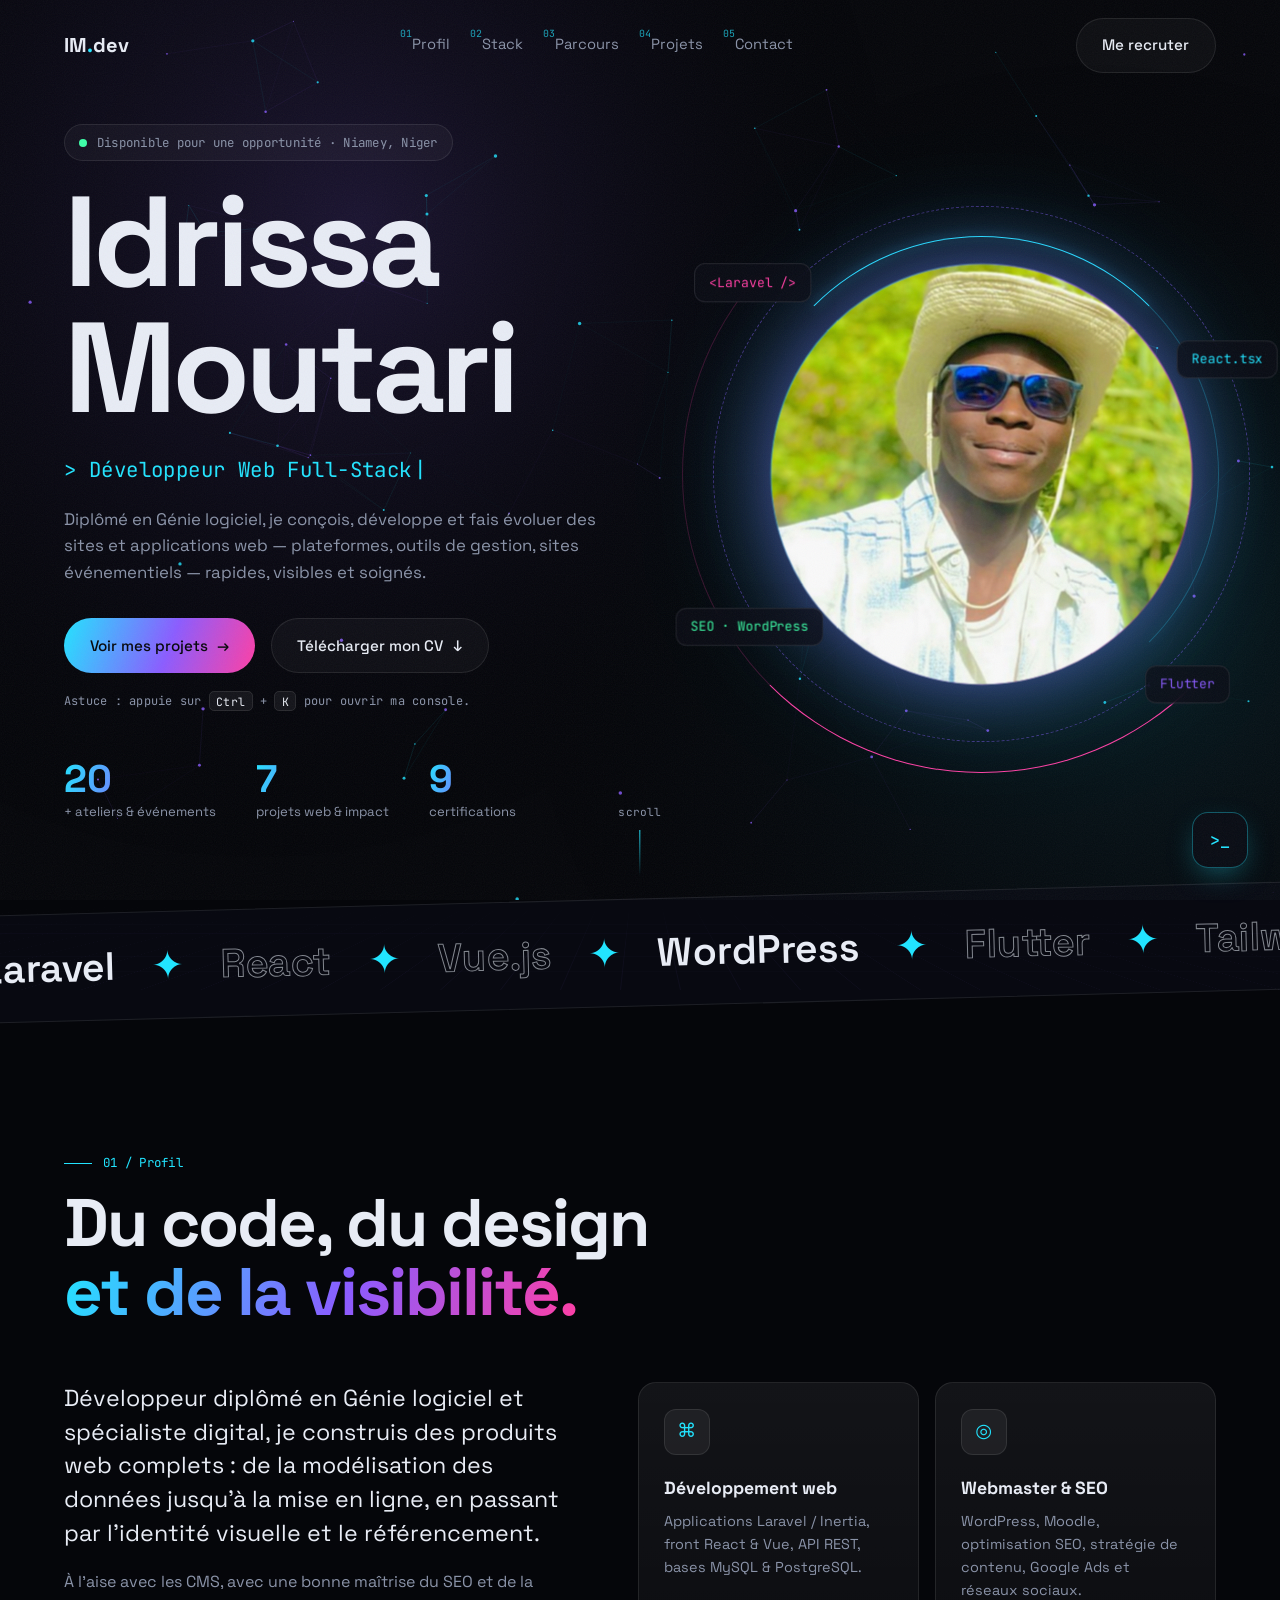
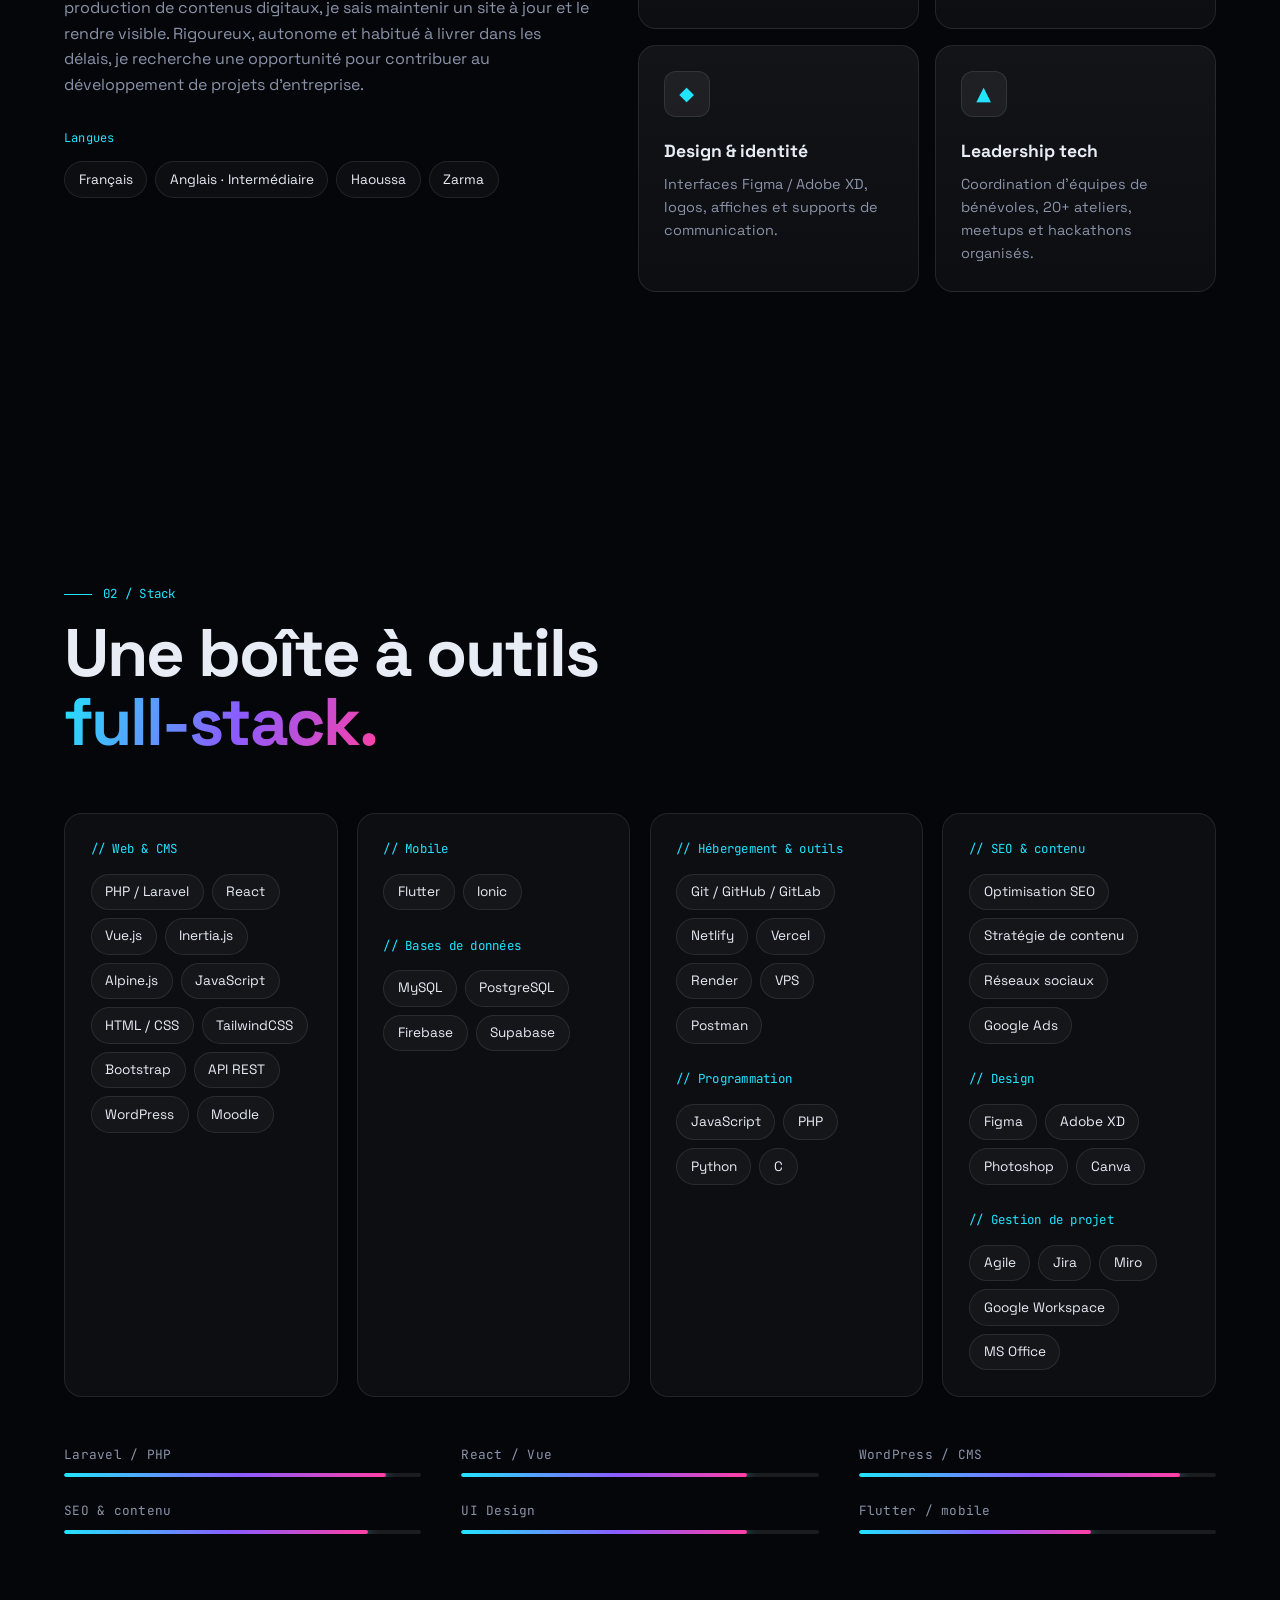
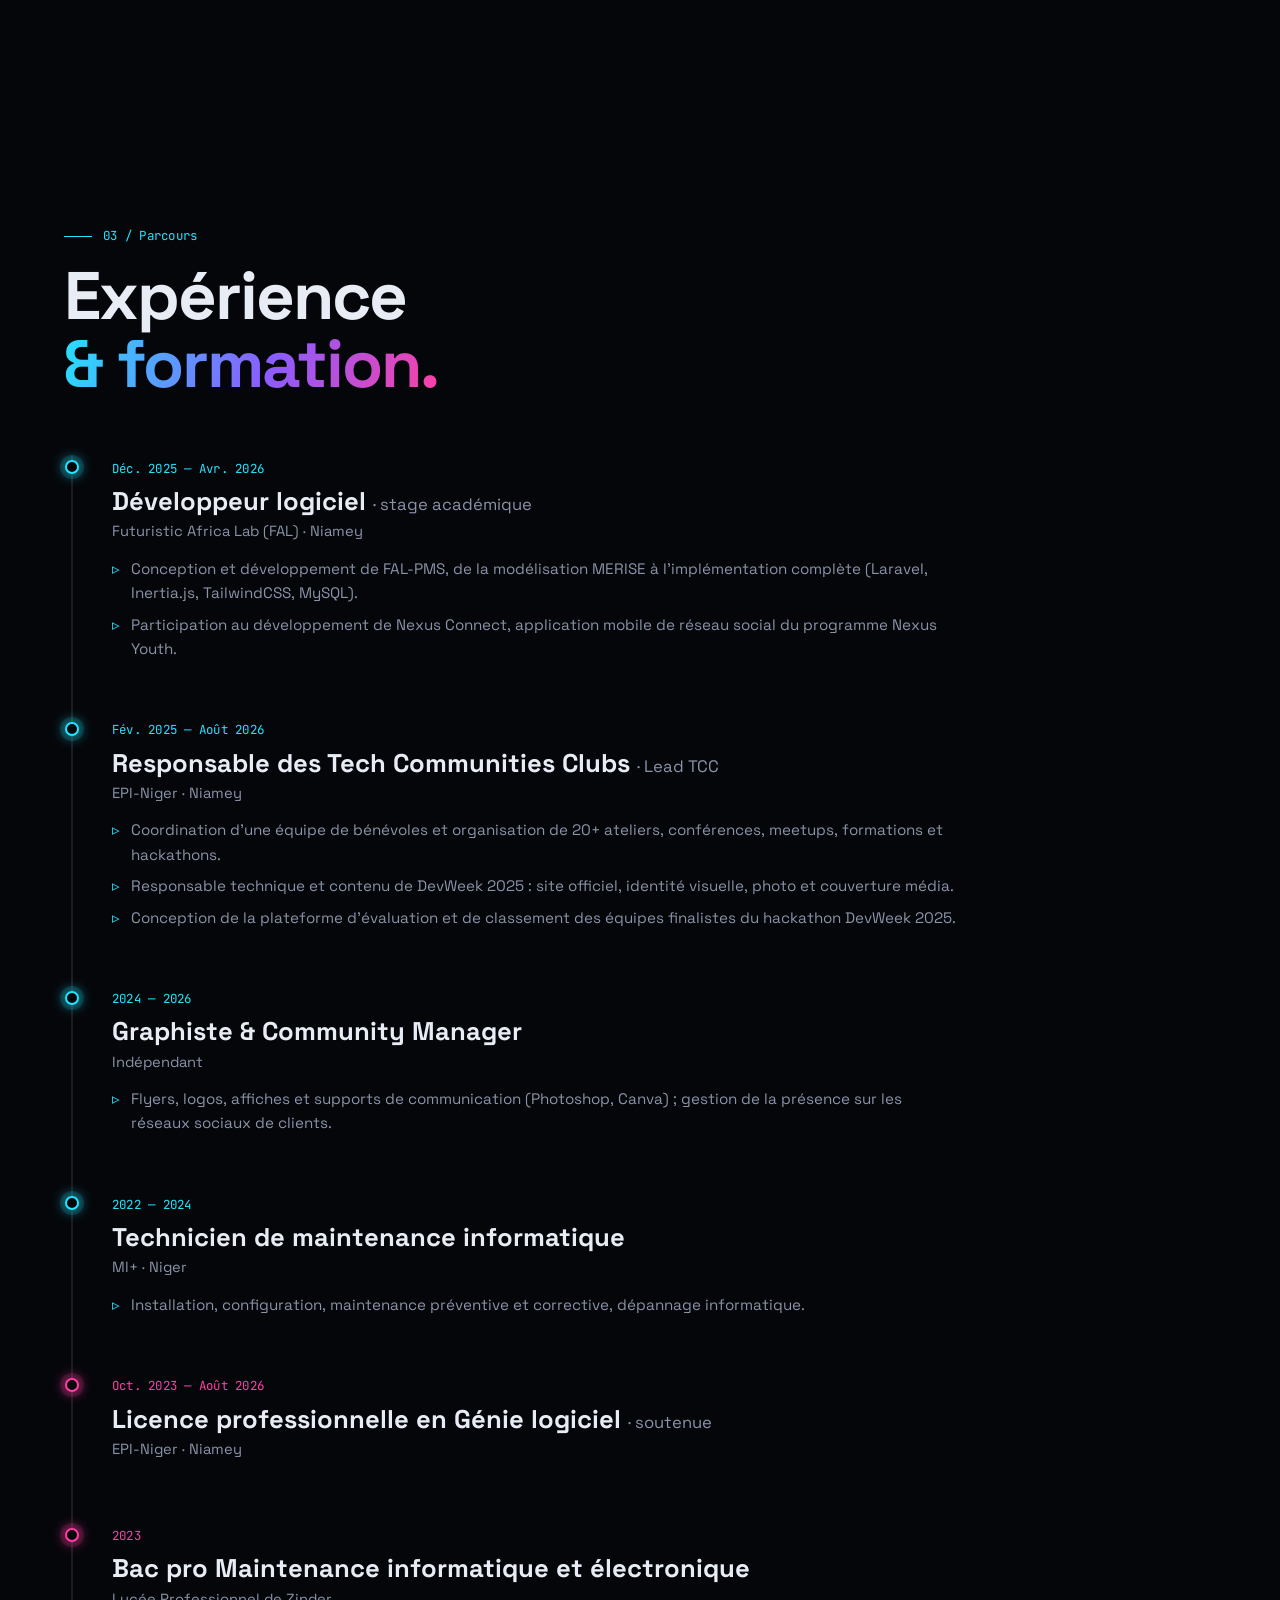
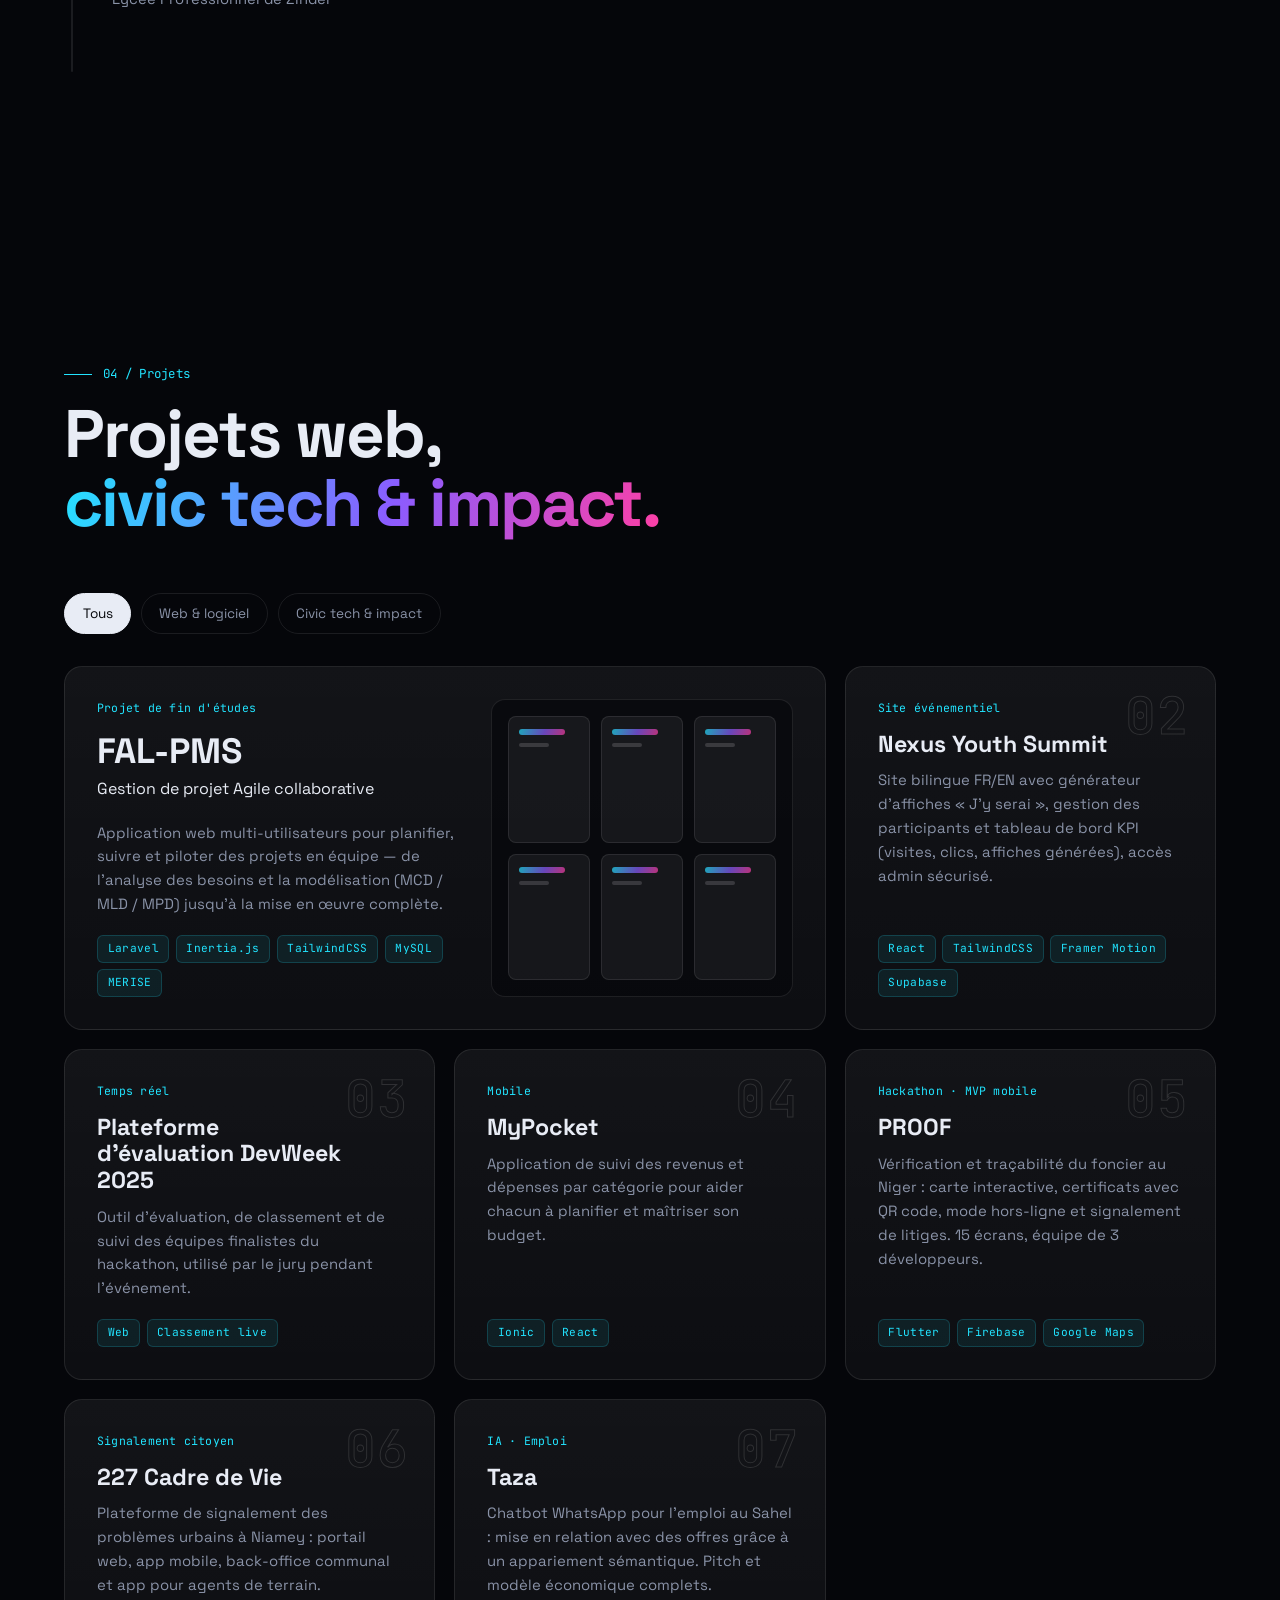
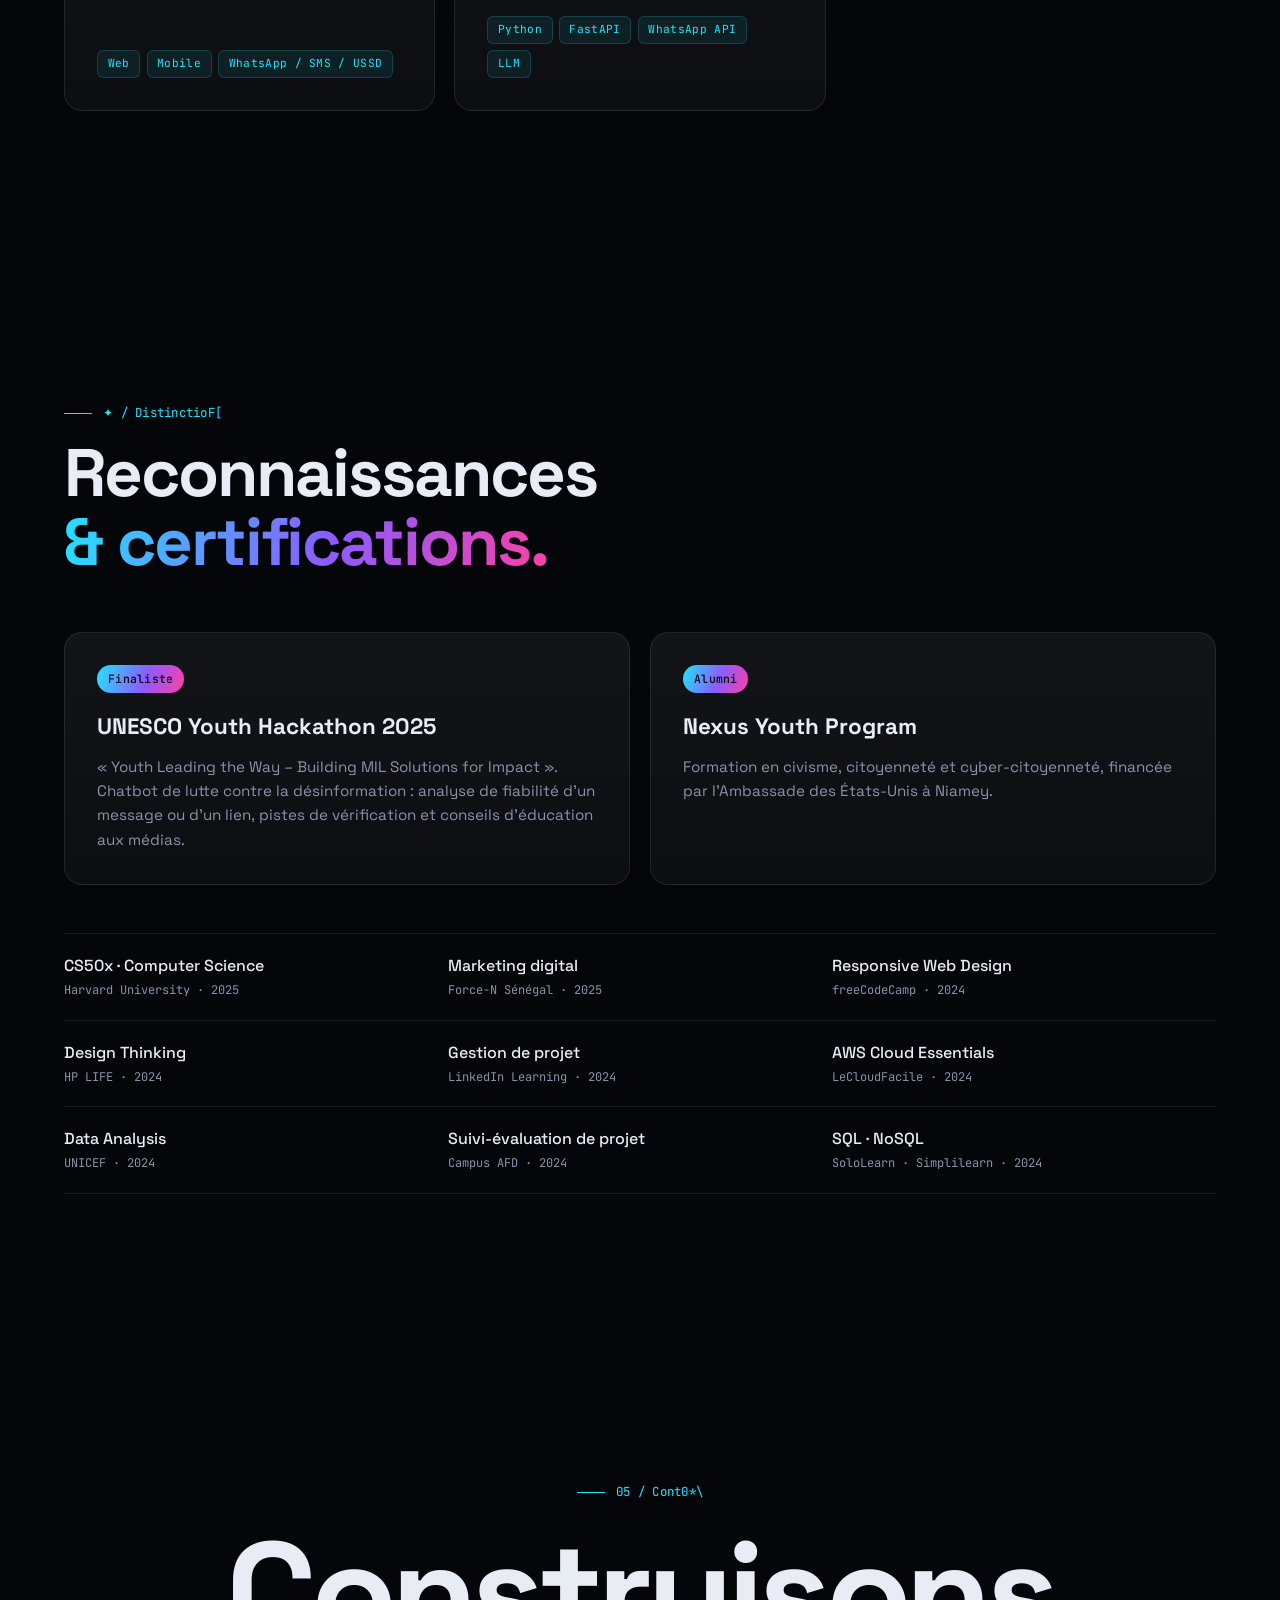
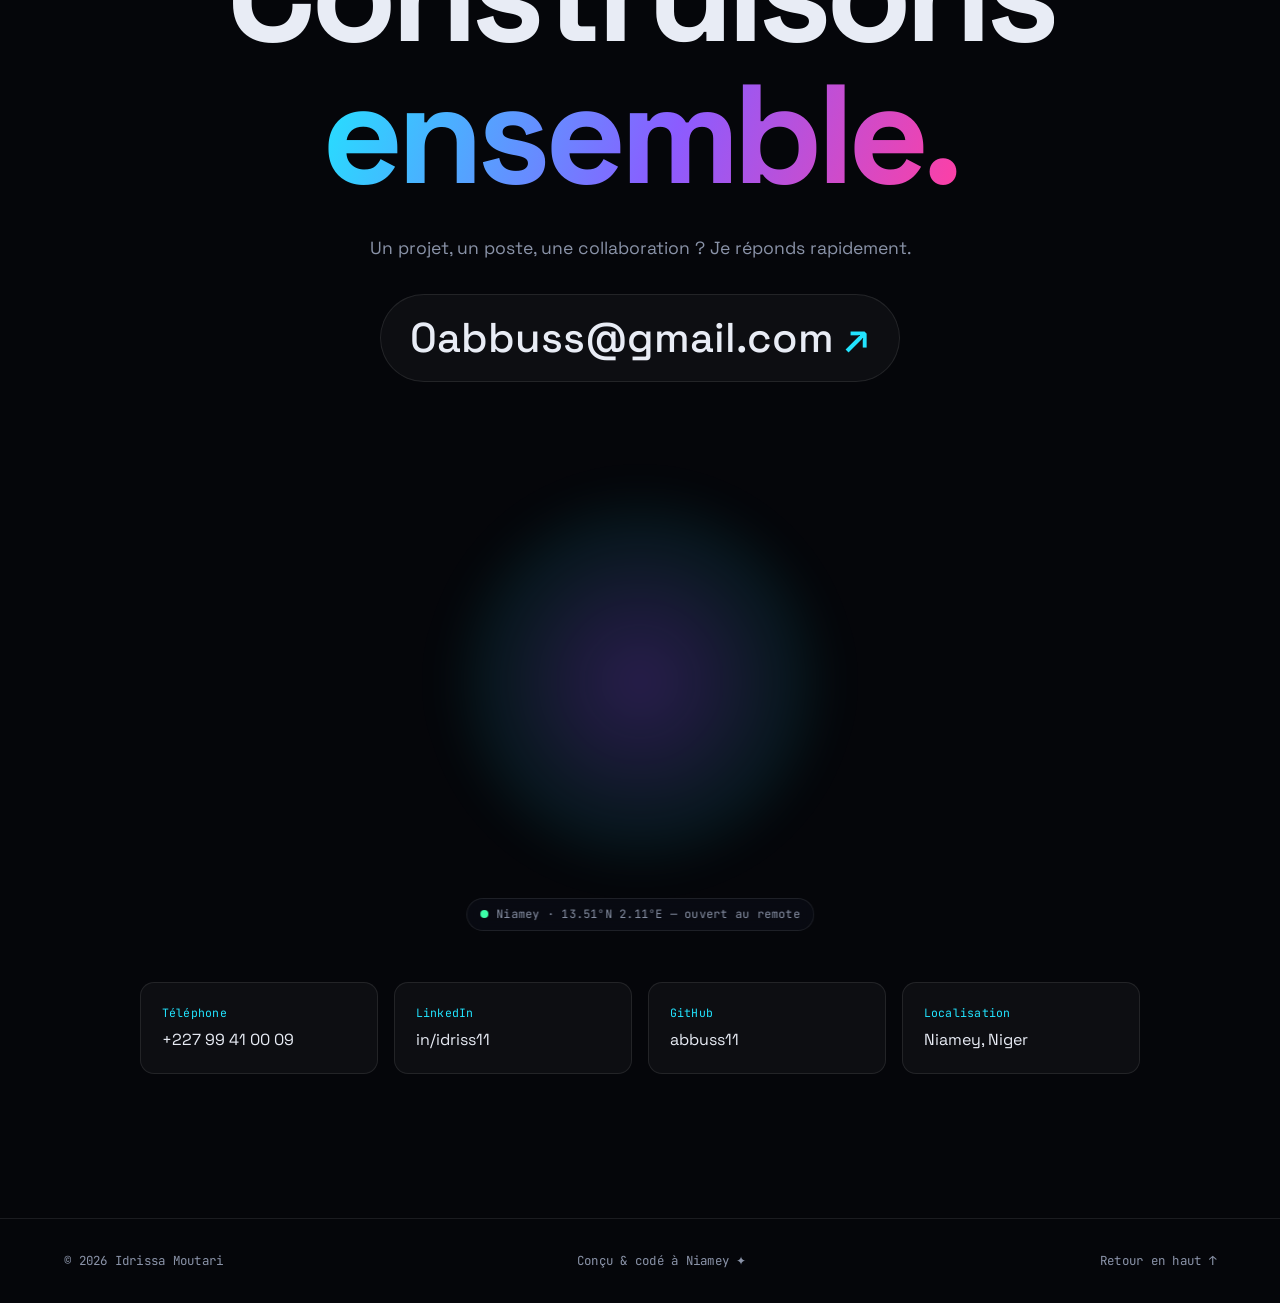
==== commit 9af97a66: "Portfolio v2: interactive console, holographic globe and easter eggs - Ctrl+K / floating >_ button o" ====
--- a/portfolio-v2/index.html
+++ b/portfolio-v2/index.html
@@ -66,8 +66,9 @@
         </p>
         <div class="hero__actions reveal">
           <a href="#projects" class="btn btn--primary" data-magnetic><span>Voir mes projets</span><i>→</i></a>
-          <a href="#contact" class="btn btn--ghost" data-magnetic><span>Me contacter</span></a>
-        </div>
+          <a href="cv/CV_Idrissa_Moutari.pdf" class="btn btn--ghost" download data-magnetic><span>Télécharger mon CV</span><i>↓</i></a>
+        </div>
+        <p class="hero__hint mono reveal">Astuce : appuie sur <kbd>Ctrl</kbd> + <kbd>K</kbd> pour ouvrir ma console.</p>
         <ul class="hero__stats reveal">
           <li><strong data-count="20">0</strong><span>+ ateliers & événements</span></li>
           <li><strong data-count="7">0</strong><span>projets web &amp; impact</span></li>
@@ -381,6 +382,11 @@
       <p class="contact__desc reveal">Un projet, un poste, une collaboration ? Je réponds rapidement.</p>
       <a href="mailto:0abbuss@gmail.com" class="contact__mail reveal" data-magnetic>0abbuss@gmail.com <i>↗</i></a>
 
+      <div class="globe-wrap reveal" aria-hidden="true">
+        <canvas id="globe"></canvas>
+        <div class="globe-label mono"><span class="pulse"></span> Niamey · 13.51°N 2.11°E — ouvert au remote</div>
+      </div>
+
       <div class="contact__grid reveal">
         <a href="tel:+22799410009" class="contact__item"><span class="mono">Téléphone</span>+227 99 41 00 09</a>
         <a href="https://linkedin.com/in/idriss11" target="_blank" rel="noopener" class="contact__item"><span class="mono">LinkedIn</span>in/idriss11</a>
@@ -390,6 +396,25 @@
     </section>
   </main>
 
+  <!-- ===== Console interactive ===== -->
+  <button class="term-fab mono" id="termFab" aria-label="Ouvrir la console" data-magnetic>&gt;_</button>
+  <div class="term" id="term" role="dialog" aria-modal="true" aria-label="Console interactive" hidden>
+    <div class="term__win">
+      <div class="term__bar">
+        <span class="term__dots"><i></i><i></i><i></i></span>
+        <span class="mono">idriss@niamey: ~/portfolio</span>
+        <button class="term__close" id="termClose" aria-label="Fermer">✕</button>
+      </div>
+      <div class="term__body mono" id="termBody"></div>
+      <form class="term__input mono" id="termForm" autocomplete="off">
+        <label for="termIn"><b>idriss@niamey</b>:<i>~</i>$</label>
+        <input id="termIn" spellcheck="false" autocapitalize="off" aria-label="Commande">
+      </form>
+      <div class="term__chips mono" id="termChips"></div>
+    </div>
+  </div>
+  <canvas id="matrix" aria-hidden="true"></canvas>
+
   <footer class="footer mono">
     <span>© <span id="year"></span> Idrissa Moutari</span>
     <span>Conçu & codé à Niamey ✦</span>
--- a/portfolio-v2/css/style.css
+++ b/portfolio-v2/css/style.css
@@ -385,6 +385,78 @@
 .footer a { display: inline-block; }
 .footer a:hover { color: var(--cyan); }
 
+/* ---------- Astuce clavier ---------- */
+.hero__hint { margin-top: 1.2rem; font-size: .75rem; color: var(--muted); }
+kbd { font-family: var(--mono); font-size: .72rem; padding: .1rem .4rem; border-radius: 5px; border: 1px solid var(--line); background: var(--surface-2); color: var(--text); }
+@media (hover: none), (pointer: coarse) { .hero__hint { display: none; } }
+
+/* ---------- Globe holographique ---------- */
+.globe-wrap { position: relative; width: min(520px, 92vw); aspect-ratio: 1; margin: -1rem auto 2.5rem; }
+#globe { width: 100%; height: 100%; display: block; }
+.globe-wrap::before {
+  content: ""; position: absolute; inset: 12%; border-radius: 50%; z-index: -1;
+  background: radial-gradient(circle, rgba(139, 92, 255, .28), rgba(34, 228, 255, .08) 55%, transparent 70%);
+  filter: blur(20px);
+}
+.globe-label {
+  position: absolute; left: 50%; bottom: 2%; translate: -50% 0; white-space: nowrap;
+  display: inline-flex; align-items: center; gap: .5rem; font-size: .72rem; color: var(--muted);
+  padding: .4rem .8rem; border-radius: 999px; border: 1px solid var(--line); background: rgba(11, 13, 22, .7);
+  backdrop-filter: blur(8px); -webkit-backdrop-filter: blur(8px);
+}
+
+/* ---------- Console interactive ---------- */
+.term-fab {
+  position: fixed; right: clamp(16px, 3vw, 32px); bottom: clamp(16px, 3vw, 32px); z-index: 120;
+  width: 56px; height: 56px; border-radius: 16px; font-size: 1.05rem; font-weight: 500; color: var(--cyan);
+  background: rgba(11, 13, 22, .8); border: 1px solid rgba(34, 228, 255, .35);
+  backdrop-filter: blur(10px); -webkit-backdrop-filter: blur(10px);
+  box-shadow: 0 0 0 0 rgba(34, 228, 255, .5), 0 10px 30px -10px rgba(34, 228, 255, .5);
+  animation: fabPulse 3s infinite; transition: transform .3s var(--ease), border-color .3s;
+}
+.term-fab:hover { border-color: var(--cyan); }
+@keyframes fabPulse { 70% { box-shadow: 0 0 0 14px rgba(34, 228, 255, 0), 0 10px 30px -10px rgba(34, 228, 255, .5); } 100% { box-shadow: 0 0 0 0 rgba(34, 228, 255, 0), 0 10px 30px -10px rgba(34, 228, 255, .5); } }
+
+.term { position: fixed; inset: 0; z-index: 900; display: grid; place-items: center; padding: 16px; background: rgba(5, 6, 10, .55); backdrop-filter: blur(6px); -webkit-backdrop-filter: blur(6px); }
+.term[hidden] { display: none; }
+.term__win {
+  width: min(760px, 100%); height: min(560px, 82vh); display: flex; flex-direction: column;
+  border-radius: 16px; overflow: hidden; border: 1px solid rgba(34, 228, 255, .3);
+  background: rgba(8, 10, 18, .94);
+  box-shadow: 0 30px 120px -20px rgba(139, 92, 255, .55), 0 0 0 1px rgba(255, 255, 255, .03) inset;
+  animation: termIn .5s var(--ease) both;
+}
+@keyframes termIn { from { opacity: 0; transform: translateY(30px) scale(.96); filter: blur(6px); } }
+.term__bar { display: flex; align-items: center; gap: 1rem; padding: .75rem 1rem; border-bottom: 1px solid var(--line); font-size: .75rem; color: var(--muted); }
+.term__dots { display: flex; gap: 6px; }
+.term__dots i { width: 11px; height: 11px; border-radius: 50%; background: #ff5f57; }
+.term__dots i:nth-child(2) { background: #febc2e; } .term__dots i:nth-child(3) { background: #28c840; }
+.term__close { margin-left: auto; color: var(--muted); font-size: .9rem; padding: .2rem .4rem; border-radius: 6px; }
+.term__close:hover { color: var(--text); background: var(--surface-2); }
+.term__body { flex: 1; overflow-y: auto; padding: 1rem 1.2rem; font-size: .85rem; line-height: 1.65; }
+.term__body p { white-space: pre-wrap; word-break: break-word; }
+.term__body .cmd { color: var(--text); }
+.term__body .cmd b { color: #3dffa8; font-weight: 500; }
+.term__body .muted { color: var(--muted); }
+.term__body .c { color: var(--cyan); } .term__body .v { color: var(--violet); } .term__body .p { color: var(--pink); } .term__body .g { color: #3dffa8; }
+.term__body a { color: var(--cyan); text-decoration: underline; text-underline-offset: 3px; }
+.term__body .ascii { color: var(--cyan); line-height: 1.15; font-size: .72rem; text-shadow: 0 0 10px rgba(34, 228, 255, .5); }
+.term__input { display: flex; align-items: center; gap: .6rem; padding: .8rem 1.2rem; border-top: 1px solid var(--line); font-size: .85rem; }
+.term__input label { white-space: nowrap; color: var(--muted); }
+.term__input label b { color: #3dffa8; font-weight: 500; } .term__input label i { color: var(--cyan); font-style: normal; }
+.term__input input { flex: 1; min-width: 0; background: none; border: 0; outline: 0; color: var(--text); font: inherit; caret-color: var(--cyan); }
+.term__chips { display: flex; gap: .4rem; padding: 0 1.2rem 1rem; overflow-x: auto; scrollbar-width: none; }
+.term__chips button { flex: none; font-size: .72rem; padding: .3rem .7rem; border-radius: 999px; border: 1px solid var(--line); color: var(--muted); transition: color .2s, border-color .2s; }
+.term__chips button:hover { color: var(--cyan); border-color: var(--cyan); }
+@media (max-width: 600px) { .term__input label { display: none; } .term__body { font-size: .72rem; padding: .8rem; } .term__body .ascii { font-size: .5rem; } }
+
+/* ---------- Pluie matrix ---------- */
+#matrix { position: fixed; inset: 0; z-index: 950; width: 100%; height: 100%; pointer-events: none; opacity: 0; transition: opacity .6s; }
+#matrix.is-on { opacity: .9; }
+
+/* ---------- Texte brouillé ---------- */
+.scramble-char { color: var(--cyan); }
+
 /* ---------- Responsive ---------- */
 @media (max-width: 1100px) {
   .skills { grid-template-columns: 1fr 1fr; }
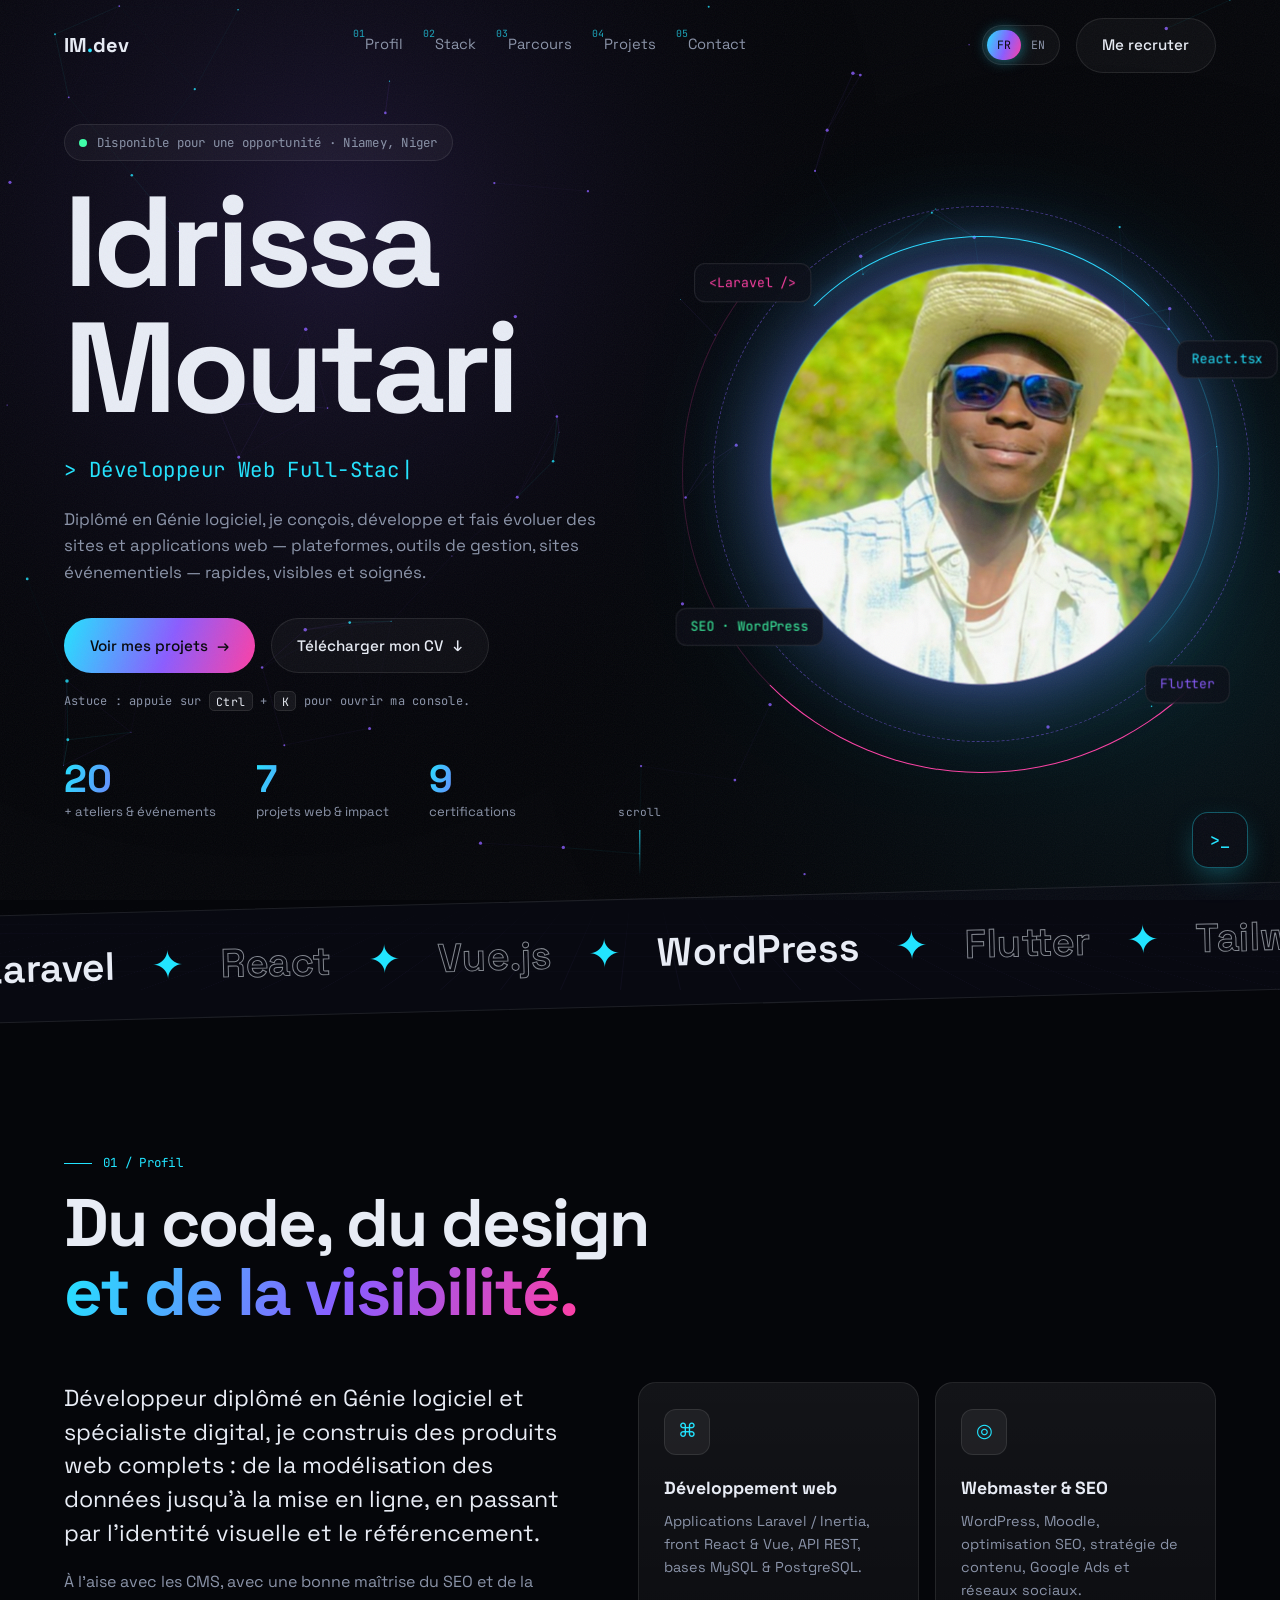
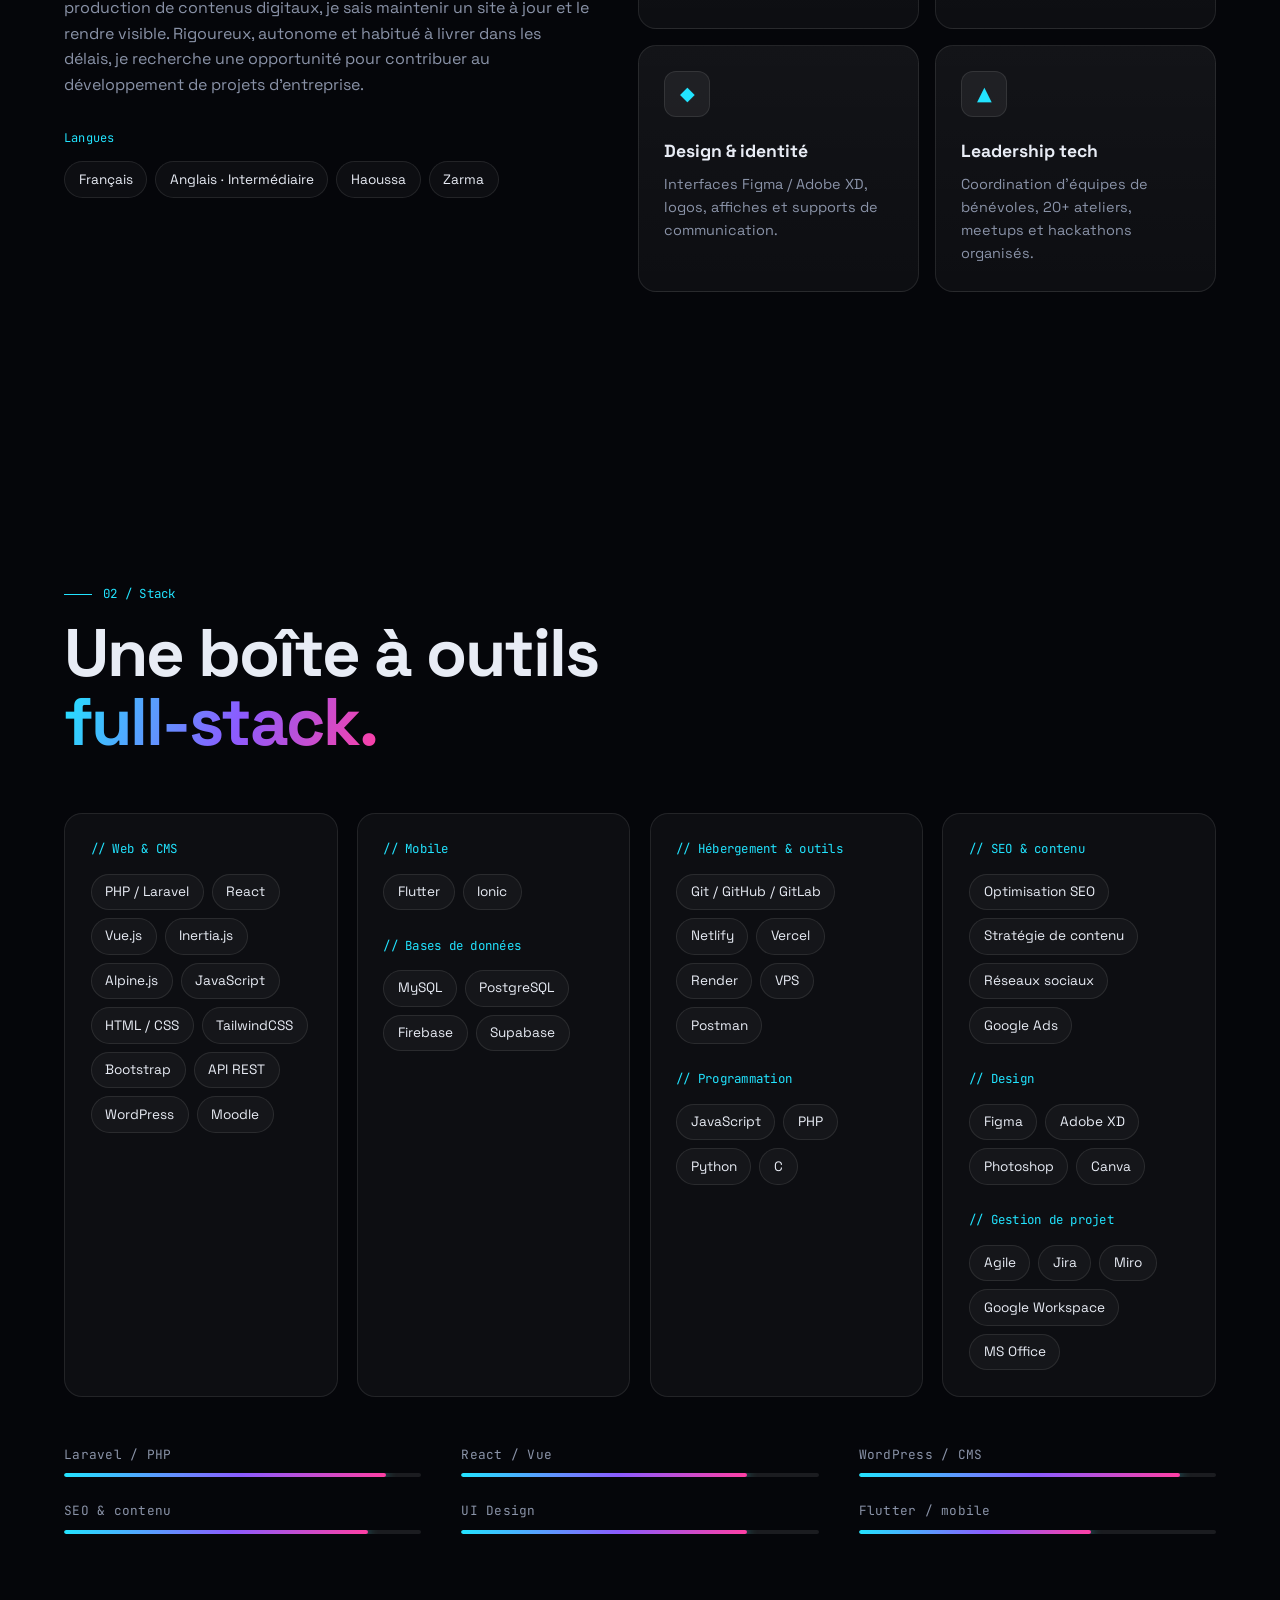
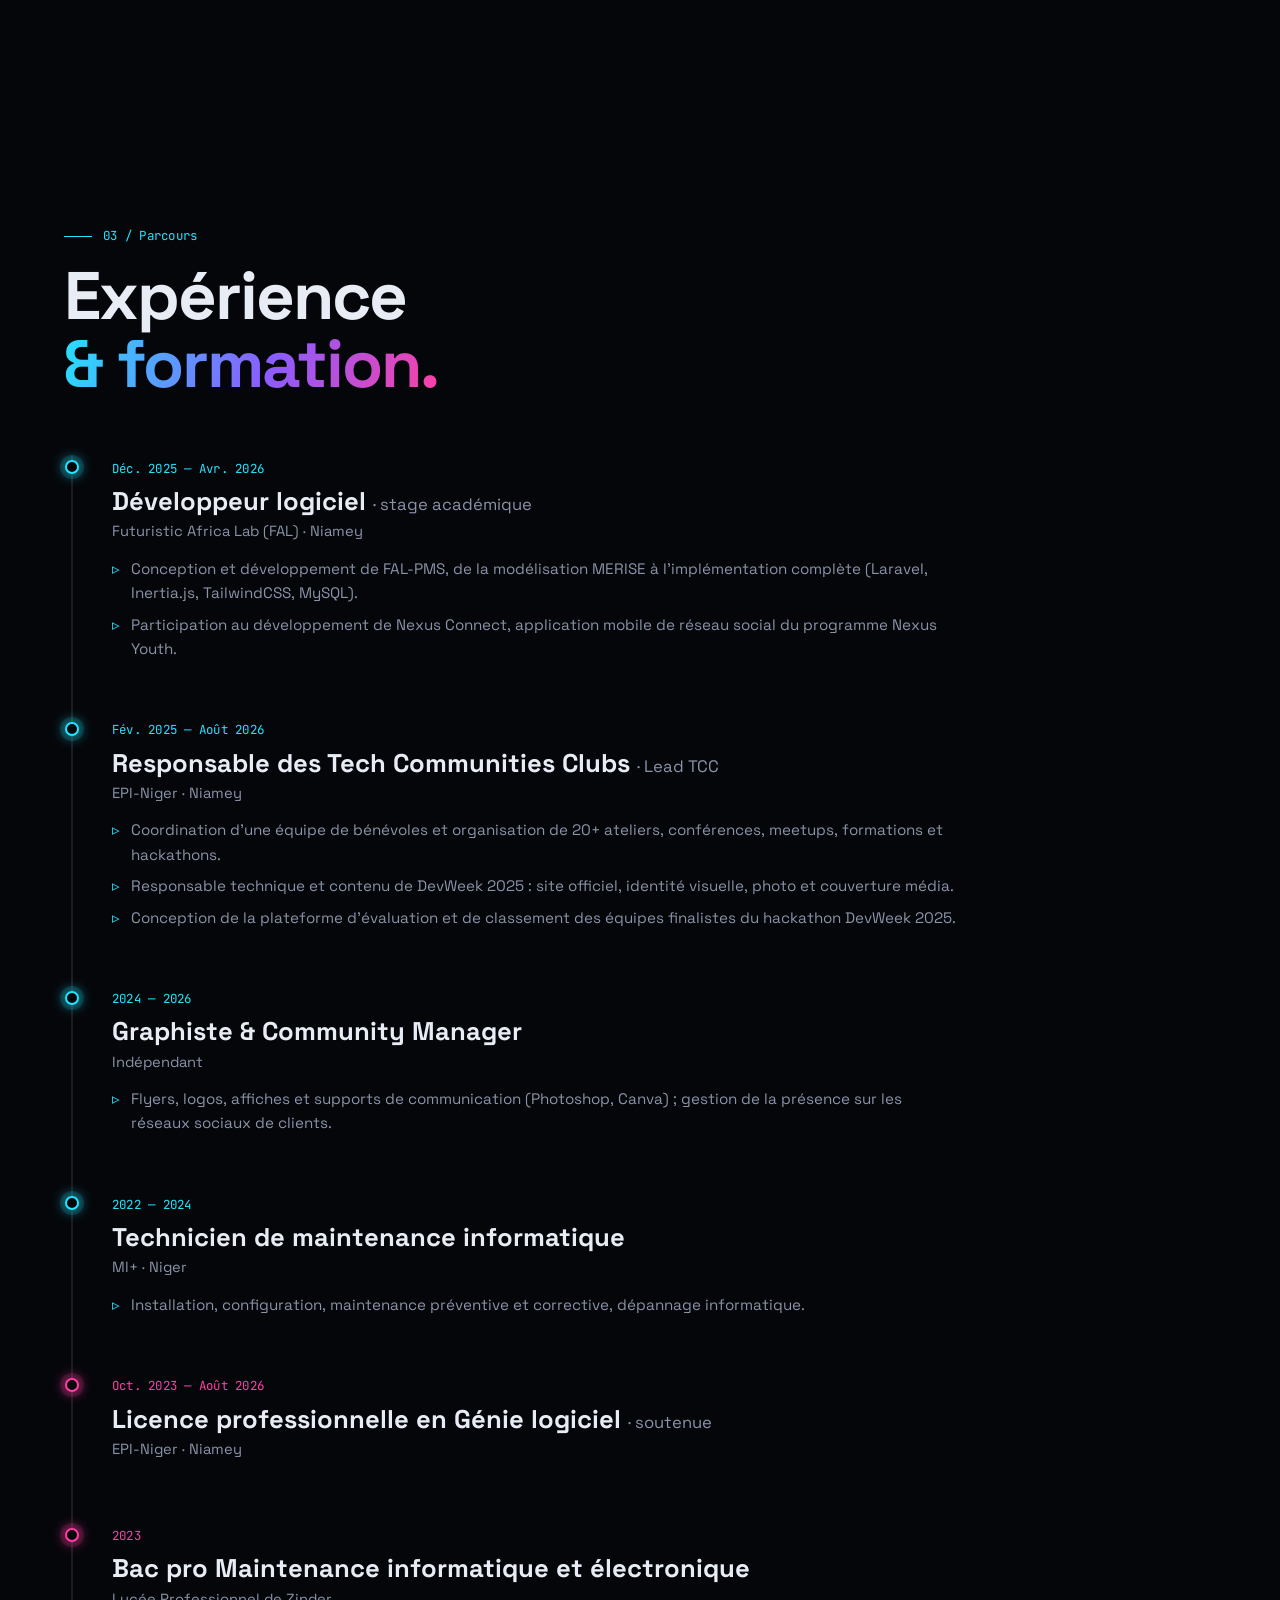
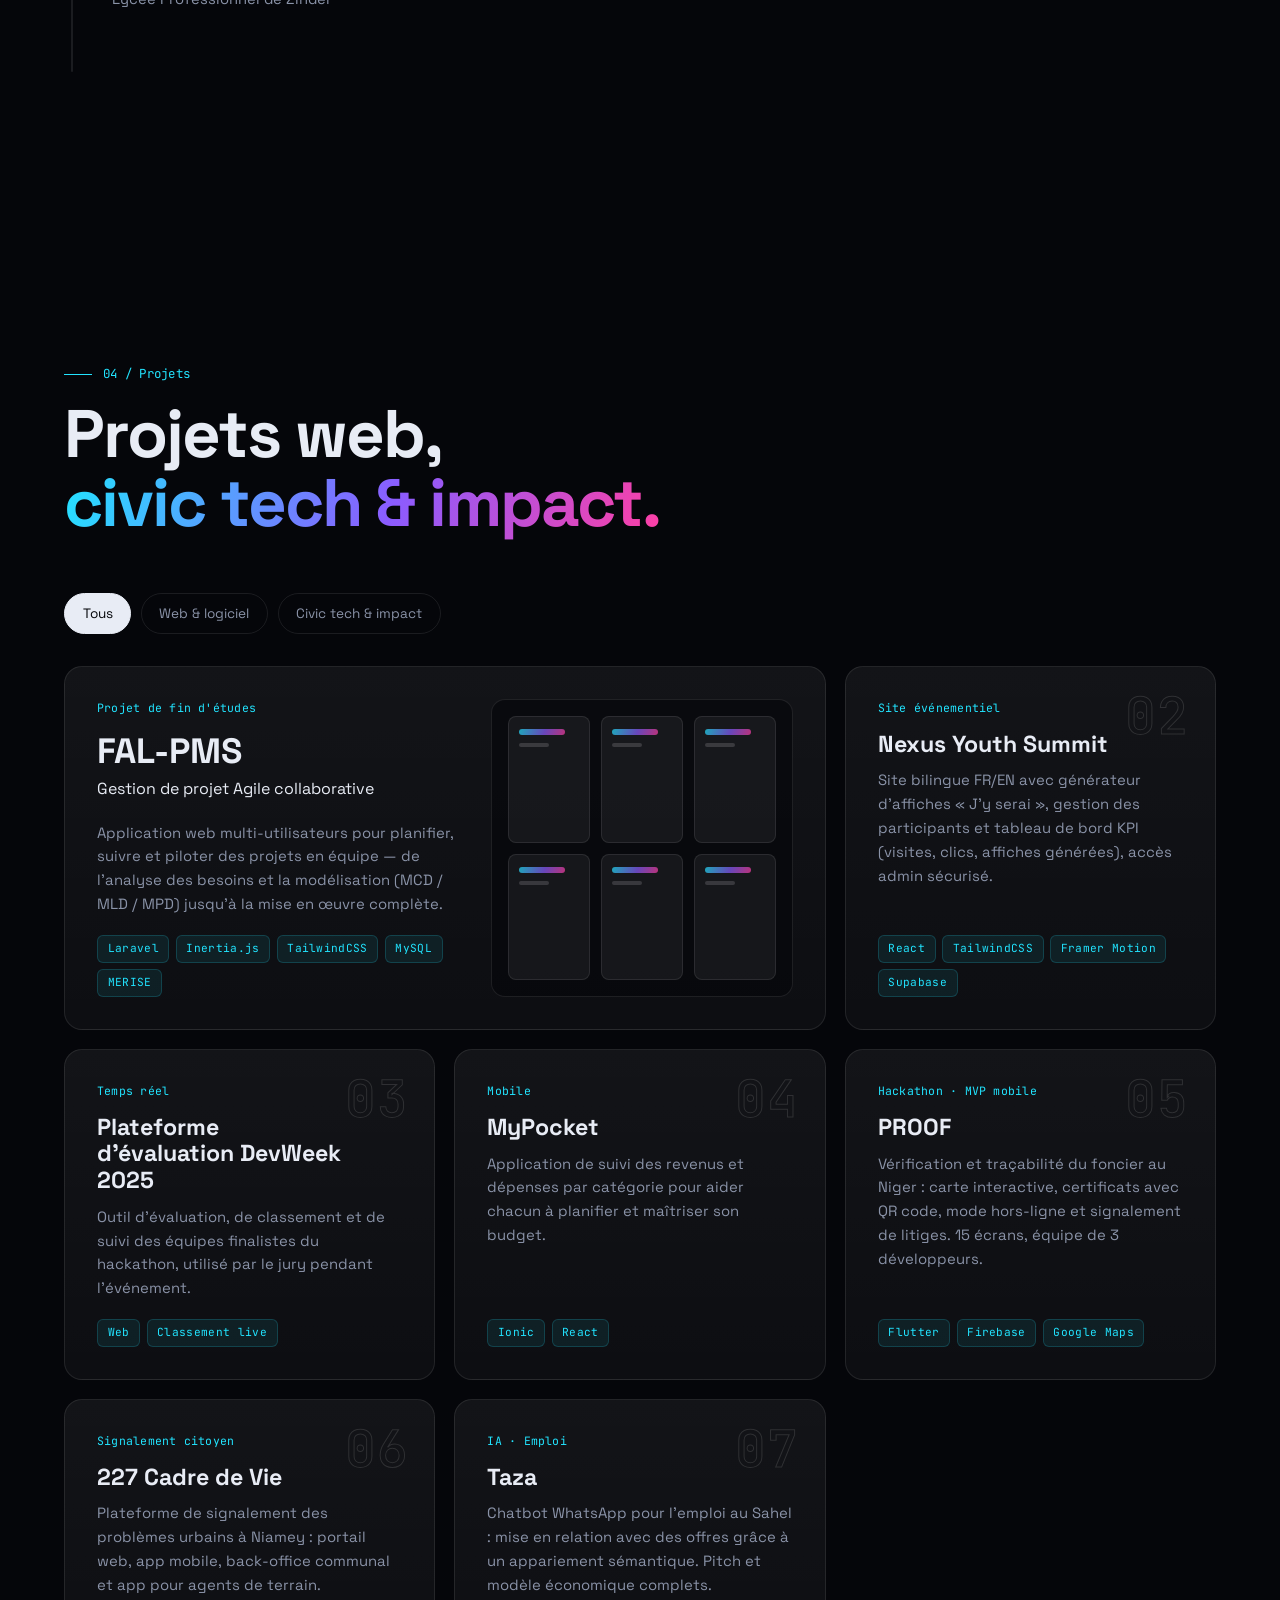
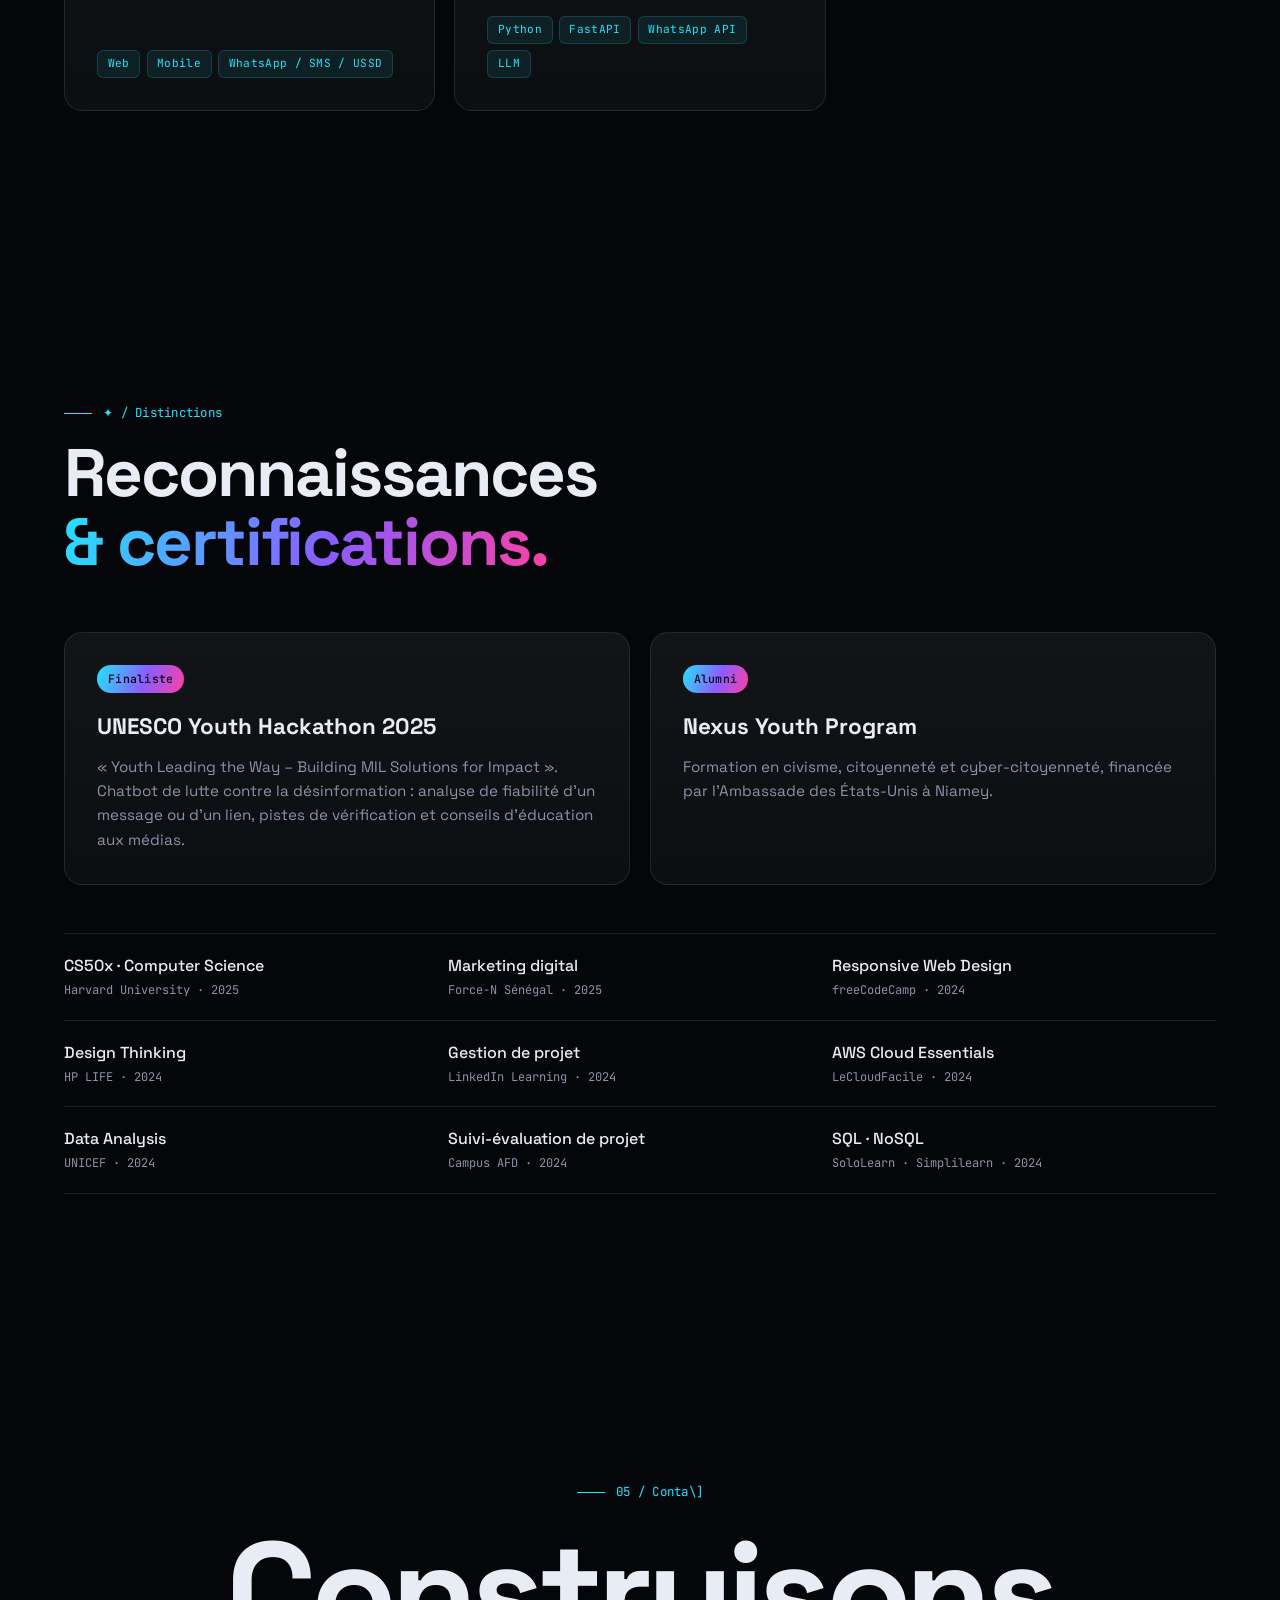
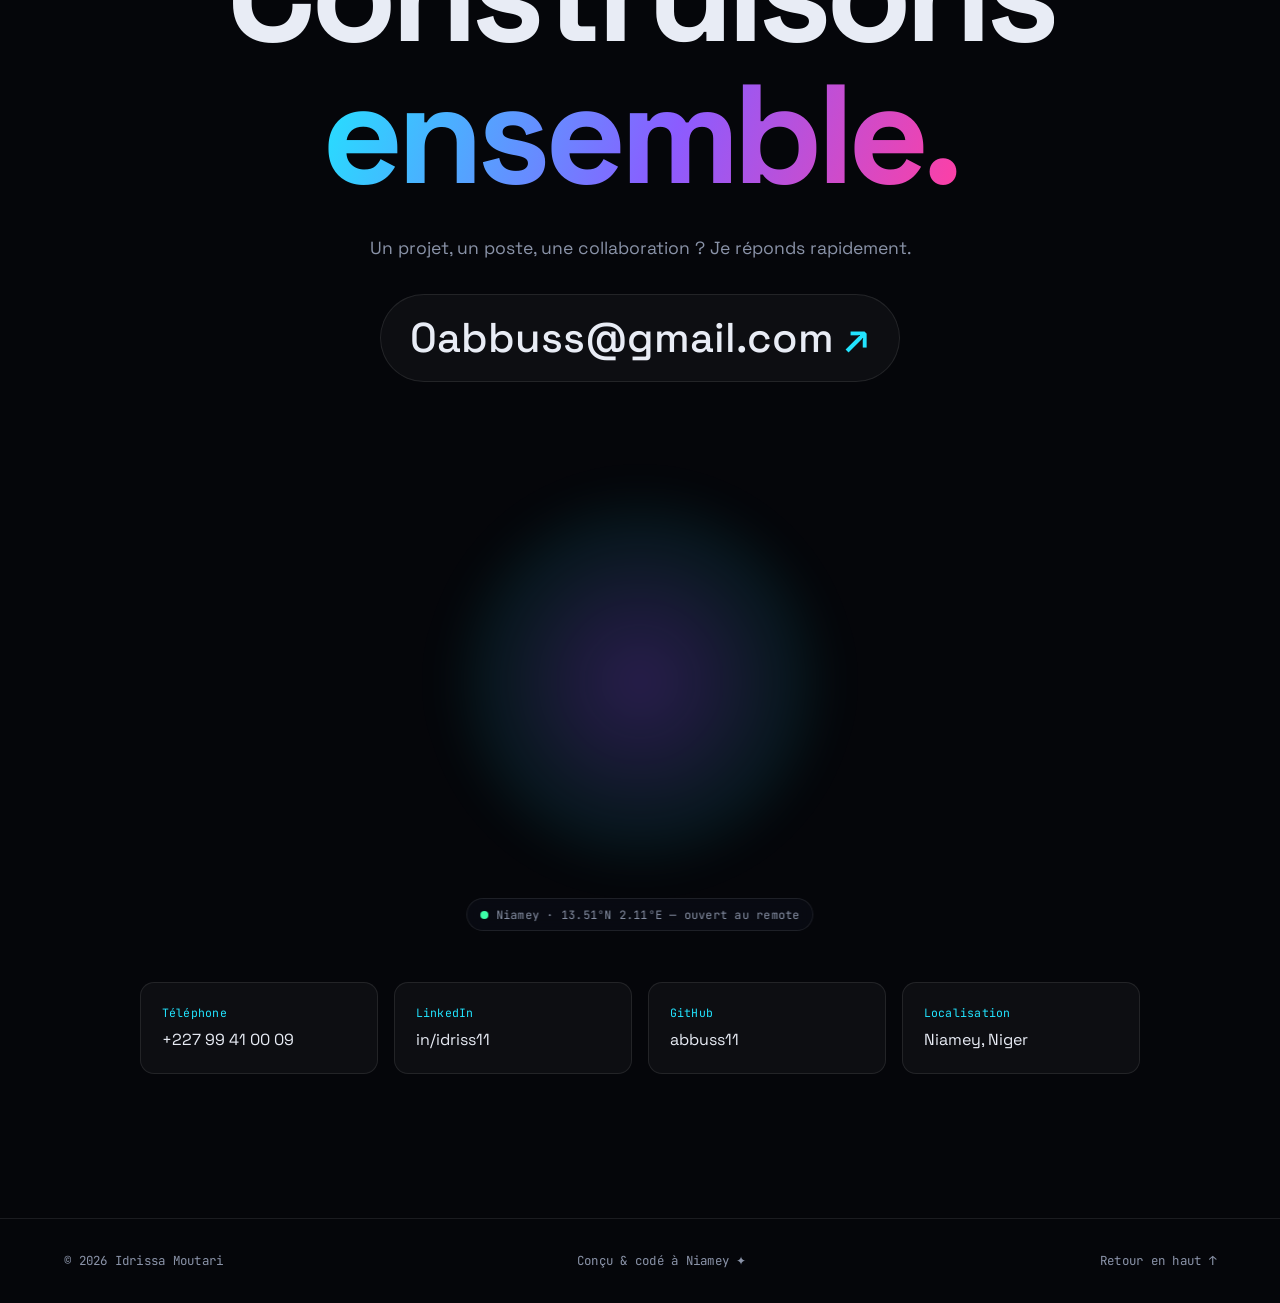
==== commit 8f8ac766: "Portfolio v2: FR/EN language switch and small easter eggs - Animated FR/EN toggle in the nav transla" ====
--- a/portfolio-v2/index.html
+++ b/portfolio-v2/index.html
@@ -38,13 +38,14 @@
   <header class="nav" id="nav">
     <a href="#hero" class="nav__logo" data-magnetic>IM<span>.</span>dev</a>
     <nav class="nav__links" id="navLinks">
-      <a href="#about" data-index="01">Profil</a>
+      <a href="#about" data-index="01" data-en="Profile">Profil</a>
       <a href="#skills" data-index="02">Stack</a>
-      <a href="#experience" data-index="03">Parcours</a>
-      <a href="#projects" data-index="04">Projets</a>
+      <a href="#experience" data-index="03" data-en="Journey">Parcours</a>
+      <a href="#projects" data-index="04" data-en="Projects">Projets</a>
       <a href="#contact" data-index="05">Contact</a>
     </nav>
-    <a href="#contact" class="btn btn--ghost nav__cta" data-magnetic>Me recruter</a>
+    <button class="lang mono" id="langToggle" aria-label="Switch to English" title="FR / EN"><span class="is-on" data-l="fr">FR</span><i></i><span data-l="en">EN</span></button>
+    <a href="#contact" class="btn btn--ghost nav__cta" data-magnetic data-en="Hire me">Me recruter</a>
     <button class="nav__burger" id="burger" aria-label="Ouvrir le menu"><span></span><span></span></button>
   </header>
 
@@ -52,7 +53,7 @@
     <!-- ===== HERO ===== -->
     <section class="hero" id="hero">
       <div class="hero__content">
-        <p class="hero__tag mono reveal"><span class="pulse"></span> Disponible pour une opportunité · Niamey, Niger</p>
+        <p class="hero__tag mono reveal" data-en="&lt;span class=&quot;pulse&quot;&gt;&lt;/span&gt; Open to opportunities · Niamey, Niger"><span class="pulse"></span> Disponible pour une opportunité · Niamey, Niger</p>
         <h1 class="hero__title">
           <span class="line"><span class="split" data-split>Idrissa</span></span>
           <span class="line"><span class="split glitch" data-split data-text="Moutari">Moutari</span></span>
@@ -60,18 +61,18 @@
         <p class="hero__role mono reveal">
           &gt; <span id="typed"></span><span class="caret">|</span>
         </p>
-        <p class="hero__desc reveal">
+        <p class="hero__desc reveal" data-en="Software Engineering graduate. I design, build and grow websites and web apps — platforms, management tools, event sites — that are fast, visible and polished.">
           Diplômé en Génie logiciel, je conçois, développe et fais évoluer des sites et applications web —
           plateformes, outils de gestion, sites événementiels — rapides, visibles et soignés.
         </p>
         <div class="hero__actions reveal">
-          <a href="#projects" class="btn btn--primary" data-magnetic><span>Voir mes projets</span><i>→</i></a>
-          <a href="cv/CV_Idrissa_Moutari.pdf" class="btn btn--ghost" download data-magnetic><span>Télécharger mon CV</span><i>↓</i></a>
-        </div>
-        <p class="hero__hint mono reveal">Astuce : appuie sur <kbd>Ctrl</kbd> + <kbd>K</kbd> pour ouvrir ma console.</p>
+          <a href="#projects" class="btn btn--primary" data-magnetic data-en="&lt;span&gt;See my work&lt;/span&gt;&lt;i&gt;→&lt;/i&gt;"><span>Voir mes projets</span><i>→</i></a>
+          <a href="cv/CV_Idrissa_Moutari.pdf" class="btn btn--ghost" download data-magnetic data-en="&lt;span&gt;Download my CV&lt;/span&gt;&lt;i&gt;↓&lt;/i&gt;"><span>Télécharger mon CV</span><i>↓</i></a>
+        </div>
+        <p class="hero__hint mono reveal" data-en="Tip: press &lt;kbd&gt;Ctrl&lt;/kbd&gt; + &lt;kbd&gt;K&lt;/kbd&gt; to open my console.">Astuce : appuie sur <kbd>Ctrl</kbd> + <kbd>K</kbd> pour ouvrir ma console.</p>
         <ul class="hero__stats reveal">
-          <li><strong data-count="20">0</strong><span>+ ateliers & événements</span></li>
-          <li><strong data-count="7">0</strong><span>projets web &amp; impact</span></li>
+          <li><strong data-count="20">0</strong><span data-en="+ workshops &amp; events">+ ateliers & événements</span></li>
+          <li><strong data-count="7">0</strong><span data-en="web &amp; impact projects">projets web &amp; impact</span></li>
           <li><strong data-count="9">0</strong><span>certifications</span></li>
         </ul>
       </div>
@@ -105,23 +106,23 @@
     <!-- ===== PROFIL ===== -->
     <section class="section" id="about">
       <header class="section__head">
-        <span class="section__index mono">01 / Profil</span>
-        <h2 class="section__title reveal">Du code, du design<br><em>et de la visibilité.</em></h2>
+        <span class="section__index mono" data-en="01 / Profile">01 / Profil</span>
+        <h2 class="section__title reveal" data-en="Code, design&lt;br&gt;&lt;em&gt;and visibility.&lt;/em&gt;">Du code, du design<br><em>et de la visibilité.</em></h2>
       </header>
       <div class="about">
         <div class="about__text reveal">
-          <p class="lead">
+          <p class="lead" data-en="Software Engineering graduate and digital specialist, I build complete web products: from data modelling to deployment, including visual identity and search optimisation.">
             Développeur diplômé en Génie logiciel et spécialiste digital, je construis des produits web complets :
             de la modélisation des données jusqu'à la mise en ligne, en passant par l'identité visuelle et le référencement.
           </p>
-          <p>
+          <p data-en="Comfortable with CMSs, strong in SEO and digital content, I know how to keep a website up to date and make it visible. Rigorous, autonomous and used to shipping on time, I am looking for a role where I can contribute to ambitious company projects.">
             À l'aise avec les CMS, avec une bonne maîtrise du SEO et de la production de contenus digitaux, je sais maintenir
             un site à jour et le rendre visible. Rigoureux, autonome et habitué à livrer dans les délais, je recherche une
             opportunité pour contribuer au développement de projets d'entreprise.
           </p>
           <div class="about__langs">
-            <span class="mono">Langues</span>
-            <ul class="chips">
+            <span class="mono" data-en="Languages">Langues</span>
+            <ul class="chips" data-en="&lt;li&gt;French&lt;/li&gt;&lt;li&gt;English · Intermediate&lt;/li&gt;&lt;li&gt;Hausa&lt;/li&gt;&lt;li&gt;Zarma&lt;/li&gt;">
               <li>Français</li><li>Anglais · Intermédiaire</li><li>Haoussa</li><li>Zarma</li>
             </ul>
           </div>
@@ -129,23 +130,23 @@
         <div class="about__cards">
           <article class="card card--glow reveal" data-tilt>
             <div class="card__icon">⌘</div>
-            <h3>Développement web</h3>
-            <p>Applications Laravel / Inertia, front React & Vue, API REST, bases MySQL & PostgreSQL.</p>
+            <h3 data-en="Web development">Développement web</h3>
+            <p data-en="Laravel / Inertia apps, React &amp; Vue front-ends, REST APIs, MySQL &amp; PostgreSQL databases.">Applications Laravel / Inertia, front React & Vue, API REST, bases MySQL & PostgreSQL.</p>
           </article>
           <article class="card card--glow reveal" data-tilt>
             <div class="card__icon">◎</div>
             <h3>Webmaster & SEO</h3>
-            <p>WordPress, Moodle, optimisation SEO, stratégie de contenu, Google Ads et réseaux sociaux.</p>
+            <p data-en="WordPress, Moodle, SEO, content strategy, Google Ads and social media.">WordPress, Moodle, optimisation SEO, stratégie de contenu, Google Ads et réseaux sociaux.</p>
           </article>
           <article class="card card--glow reveal" data-tilt>
             <div class="card__icon">◆</div>
-            <h3>Design & identité</h3>
-            <p>Interfaces Figma / Adobe XD, logos, affiches et supports de communication.</p>
+            <h3 data-en="Design &amp; branding">Design & identité</h3>
+            <p data-en="Figma / Adobe XD interfaces, logos, posters and marketing materials.">Interfaces Figma / Adobe XD, logos, affiches et supports de communication.</p>
           </article>
           <article class="card card--glow reveal" data-tilt>
             <div class="card__icon">▲</div>
             <h3>Leadership tech</h3>
-            <p>Coordination d'équipes de bénévoles, 20+ ateliers, meetups et hackathons organisés.</p>
+            <p data-en="Leading volunteer teams; 20+ workshops, meetups and hackathons organised.">Coordination d'équipes de bénévoles, 20+ ateliers, meetups et hackathons organisés.</p>
           </article>
         </div>
       </div>
@@ -155,7 +156,7 @@
     <section class="section" id="skills">
       <header class="section__head">
         <span class="section__index mono">02 / Stack</span>
-        <h2 class="section__title reveal">Une boîte à outils<br><em>full-stack.</em></h2>
+        <h2 class="section__title reveal" data-en="A full-stack&lt;br&gt;&lt;em&gt;toolbox.&lt;/em&gt;">Une boîte à outils<br><em>full-stack.</em></h2>
       </header>
 
       <div class="skills">
@@ -169,21 +170,21 @@
         <div class="skill-group reveal">
           <h3 class="mono">// Mobile</h3>
           <ul class="chips"><li>Flutter</li><li>Ionic</li></ul>
-          <h3 class="mono">// Bases de données</h3>
+          <h3 class="mono" data-en="// Databases">// Bases de données</h3>
           <ul class="chips"><li>MySQL</li><li>PostgreSQL</li><li>Firebase</li><li>Supabase</li></ul>
         </div>
         <div class="skill-group reveal">
-          <h3 class="mono">// Hébergement & outils</h3>
+          <h3 class="mono" data-en="// Hosting &amp; tools">// Hébergement & outils</h3>
           <ul class="chips"><li>Git / GitHub / GitLab</li><li>Netlify</li><li>Vercel</li><li>Render</li><li>VPS</li><li>Postman</li></ul>
-          <h3 class="mono">// Programmation</h3>
+          <h3 class="mono" data-en="// Programming">// Programmation</h3>
           <ul class="chips"><li>JavaScript</li><li>PHP</li><li>Python</li><li>C</li></ul>
         </div>
         <div class="skill-group reveal">
-          <h3 class="mono">// SEO & contenu</h3>
-          <ul class="chips"><li>Optimisation SEO</li><li>Stratégie de contenu</li><li>Réseaux sociaux</li><li>Google Ads</li></ul>
+          <h3 class="mono" data-en="// SEO &amp; content">// SEO & contenu</h3>
+          <ul class="chips" data-en="&lt;li&gt;SEO optimisation&lt;/li&gt;&lt;li&gt;Content strategy&lt;/li&gt;&lt;li&gt;Social media&lt;/li&gt;&lt;li&gt;Google Ads&lt;/li&gt;"><li>Optimisation SEO</li><li>Stratégie de contenu</li><li>Réseaux sociaux</li><li>Google Ads</li></ul>
           <h3 class="mono">// Design</h3>
           <ul class="chips"><li>Figma</li><li>Adobe XD</li><li>Photoshop</li><li>Canva</li></ul>
-          <h3 class="mono">// Gestion de projet</h3>
+          <h3 class="mono" data-en="// Project management">// Gestion de projet</h3>
           <ul class="chips"><li>Agile</li><li>Jira</li><li>Miro</li><li>Google Workspace</li><li>MS Office</li></ul>
         </div>
       </div>
@@ -192,7 +193,7 @@
         <div class="meter"><span class="mono">Laravel / PHP</span><div class="meter__bar"><i style="--v:90%"></i></div></div>
         <div class="meter"><span class="mono">React / Vue</span><div class="meter__bar"><i style="--v:80%"></i></div></div>
         <div class="meter"><span class="mono">WordPress / CMS</span><div class="meter__bar"><i style="--v:90%"></i></div></div>
-        <div class="meter"><span class="mono">SEO & contenu</span><div class="meter__bar"><i style="--v:85%"></i></div></div>
+        <div class="meter"><span class="mono" data-en="SEO &amp; content">SEO & contenu</span><div class="meter__bar"><i style="--v:85%"></i></div></div>
         <div class="meter"><span class="mono">UI Design</span><div class="meter__bar"><i style="--v:80%"></i></div></div>
         <div class="meter"><span class="mono">Flutter / mobile</span><div class="meter__bar"><i style="--v:65%"></i></div></div>
       </div>
@@ -201,62 +202,62 @@
     <!-- ===== PARCOURS ===== -->
     <section class="section" id="experience">
       <header class="section__head">
-        <span class="section__index mono">03 / Parcours</span>
-        <h2 class="section__title reveal">Expérience<br><em>& formation.</em></h2>
+        <span class="section__index mono" data-en="03 / Journey">03 / Parcours</span>
+        <h2 class="section__title reveal" data-en="Experience&lt;br&gt;&lt;em&gt;&amp; education.&lt;/em&gt;">Expérience<br><em>& formation.</em></h2>
       </header>
 
       <div class="timeline" id="timeline">
         <div class="timeline__line"><i id="timelineFill"></i></div>
 
         <article class="tl-item reveal">
-          <span class="tl-item__date mono">Déc. 2025 — Avr. 2026</span>
-          <h3>Développeur logiciel <small>· stage académique</small></h3>
+          <span class="tl-item__date mono" data-en="Dec 2025 — Apr 2026">Déc. 2025 — Avr. 2026</span>
+          <h3 data-en="Software developer &lt;small&gt;· academic internship&lt;/small&gt;">Développeur logiciel <small>· stage académique</small></h3>
           <p class="tl-item__org">Futuristic Africa Lab (FAL) · Niamey</p>
           <ul>
-            <li>Conception et développement de FAL-PMS, de la modélisation MERISE à l'implémentation complète (Laravel, Inertia.js, TailwindCSS, MySQL).</li>
-            <li>Participation au développement de Nexus Connect, application mobile de réseau social du programme Nexus Youth.</li>
+            <li data-en="Designed and built FAL-PMS, from MERISE modelling to full implementation (Laravel, Inertia.js, TailwindCSS, MySQL).">Conception et développement de FAL-PMS, de la modélisation MERISE à l'implémentation complète (Laravel, Inertia.js, TailwindCSS, MySQL).</li>
+            <li data-en="Contributed to Nexus Connect, the social network mobile app of the Nexus Youth programme.">Participation au développement de Nexus Connect, application mobile de réseau social du programme Nexus Youth.</li>
           </ul>
         </article>
 
         <article class="tl-item reveal">
-          <span class="tl-item__date mono">Fév. 2025 — Août 2026</span>
-          <h3>Responsable des Tech Communities Clubs <small>· Lead TCC</small></h3>
+          <span class="tl-item__date mono" data-en="Feb 2025 — Aug 2026">Fév. 2025 — Août 2026</span>
+          <h3 data-en="Tech Communities Clubs Lead &lt;small&gt;· Lead TCC&lt;/small&gt;">Responsable des Tech Communities Clubs <small>· Lead TCC</small></h3>
           <p class="tl-item__org">EPI-Niger · Niamey</p>
           <ul>
-            <li>Coordination d'une équipe de bénévoles et organisation de 20+ ateliers, conférences, meetups, formations et hackathons.</li>
-            <li>Responsable technique et contenu de DevWeek 2025 : site officiel, identité visuelle, photo et couverture média.</li>
-            <li>Conception de la plateforme d'évaluation et de classement des équipes finalistes du hackathon DevWeek 2025.</li>
+            <li data-en="Led a volunteer team and organised 20+ workshops, talks, meetups, trainings and hackathons.">Coordination d'une équipe de bénévoles et organisation de 20+ ateliers, conférences, meetups, formations et hackathons.</li>
+            <li data-en="Technical and content lead for DevWeek 2025: official website, visual identity, photography and media coverage.">Responsable technique et contenu de DevWeek 2025 : site officiel, identité visuelle, photo et couverture média.</li>
+            <li data-en="Built the platform used to score and rank the DevWeek 2025 hackathon finalists.">Conception de la plateforme d'évaluation et de classement des équipes finalistes du hackathon DevWeek 2025.</li>
           </ul>
         </article>
 
         <article class="tl-item reveal">
           <span class="tl-item__date mono">2024 — 2026</span>
-          <h3>Graphiste & Community Manager</h3>
-          <p class="tl-item__org">Indépendant</p>
+          <h3 data-en="Graphic designer &amp; community manager">Graphiste & Community Manager</h3>
+          <p class="tl-item__org" data-en="Freelance">Indépendant</p>
           <ul>
-            <li>Flyers, logos, affiches et supports de communication (Photoshop, Canva) ; gestion de la présence sur les réseaux sociaux de clients.</li>
+            <li data-en="Flyers, logos, posters and marketing materials (Photoshop, Canva); social media management for clients.">Flyers, logos, affiches et supports de communication (Photoshop, Canva) ; gestion de la présence sur les réseaux sociaux de clients.</li>
           </ul>
         </article>
 
         <article class="tl-item reveal">
           <span class="tl-item__date mono">2022 — 2024</span>
-          <h3>Technicien de maintenance informatique</h3>
+          <h3 data-en="IT maintenance technician">Technicien de maintenance informatique</h3>
           <p class="tl-item__org">MI+ · Niger</p>
           <ul>
-            <li>Installation, configuration, maintenance préventive et corrective, dépannage informatique.</li>
+            <li data-en="Installation, configuration, preventive and corrective maintenance, IT troubleshooting.">Installation, configuration, maintenance préventive et corrective, dépannage informatique.</li>
           </ul>
         </article>
 
         <article class="tl-item tl-item--edu reveal">
-          <span class="tl-item__date mono">Oct. 2023 — Août 2026</span>
-          <h3>Licence professionnelle en Génie logiciel <small>· soutenue</small></h3>
+          <span class="tl-item__date mono" data-en="Oct 2023 — Aug 2026">Oct. 2023 — Août 2026</span>
+          <h3 data-en="Professional Bachelor&#x27;s in Software Engineering &lt;small&gt;· defended&lt;/small&gt;">Licence professionnelle en Génie logiciel <small>· soutenue</small></h3>
           <p class="tl-item__org">EPI-Niger · Niamey</p>
         </article>
 
         <article class="tl-item tl-item--edu reveal">
           <span class="tl-item__date mono">2023</span>
-          <h3>Bac pro Maintenance informatique et électronique</h3>
-          <p class="tl-item__org">Lycée Professionnel de Zinder</p>
+          <h3 data-en="Vocational baccalaureate in IT &amp; electronics maintenance">Bac pro Maintenance informatique et électronique</h3>
+          <p class="tl-item__org" data-en="Zinder Vocational High School">Lycée Professionnel de Zinder</p>
         </article>
       </div>
     </section>
@@ -264,13 +265,13 @@
     <!-- ===== PROJETS ===== -->
     <section class="section" id="projects">
       <header class="section__head">
-        <span class="section__index mono">04 / Projets</span>
-        <h2 class="section__title reveal">Projets web,<br><em>civic tech & impact.</em></h2>
+        <span class="section__index mono" data-en="04 / Projects">04 / Projets</span>
+        <h2 class="section__title reveal" data-en="Web projects,&lt;br&gt;&lt;em&gt;civic tech &amp; impact.&lt;/em&gt;">Projets web,<br><em>civic tech & impact.</em></h2>
       </header>
 
       <div class="filters reveal" role="tablist">
-        <button class="filter is-active" data-filter="all">Tous</button>
-        <button class="filter" data-filter="web">Web & logiciel</button>
+        <button class="filter is-active" data-filter="all" data-en="All">Tous</button>
+        <button class="filter" data-filter="web" data-en="Web &amp; software">Web & logiciel</button>
         <button class="filter" data-filter="impact">Civic tech & impact</button>
       </div>
 
@@ -278,10 +279,10 @@
         <article class="project project--featured reveal" data-cat="web" data-tilt>
           <div class="project__num mono">01</div>
           <div class="project__body">
-            <span class="project__kind mono">Projet de fin d'études</span>
+            <span class="project__kind mono" data-en="Final-year project">Projet de fin d'études</span>
             <h3>FAL-PMS</h3>
-            <p class="project__sub">Gestion de projet Agile collaborative</p>
-            <p>Application web multi-utilisateurs pour planifier, suivre et piloter des projets en équipe — de l'analyse des besoins et la modélisation (MCD / MLD / MPD) jusqu'à la mise en œuvre complète.</p>
+            <p class="project__sub" data-en="Collaborative Agile project management">Gestion de projet Agile collaborative</p>
+            <p data-en="Multi-user web app to plan, track and steer team projects — from requirements analysis and data modelling (MCD / MLD / MPD) to full implementation.">Application web multi-utilisateurs pour planifier, suivre et piloter des projets en équipe — de l'analyse des besoins et la modélisation (MCD / MLD / MPD) jusqu'à la mise en œuvre complète.</p>
             <ul class="tags mono"><li>Laravel</li><li>Inertia.js</li><li>TailwindCSS</li><li>MySQL</li><li>MERISE</li></ul>
           </div>
           <div class="project__visual" aria-hidden="true">
@@ -291,17 +292,17 @@
 
         <article class="project reveal" data-cat="web" data-tilt>
           <div class="project__num mono">02</div>
-          <span class="project__kind mono">Site événementiel</span>
+          <span class="project__kind mono" data-en="Event website">Site événementiel</span>
           <h3>Nexus Youth Summit</h3>
-          <p>Site bilingue FR/EN avec générateur d'affiches « J'y serai », gestion des participants et tableau de bord KPI (visites, clics, affiches générées), accès admin sécurisé.</p>
+          <p data-en="Bilingual FR/EN site with an “I&#x27;ll be there” poster generator, attendee management and a KPI dashboard (visits, clicks, posters generated), with secure admin access.">Site bilingue FR/EN avec générateur d'affiches « J'y serai », gestion des participants et tableau de bord KPI (visites, clics, affiches générées), accès admin sécurisé.</p>
           <ul class="tags mono"><li>React</li><li>TailwindCSS</li><li>Framer Motion</li><li>Supabase</li></ul>
         </article>
 
         <article class="project reveal" data-cat="web" data-tilt>
           <div class="project__num mono">03</div>
-          <span class="project__kind mono">Temps réel</span>
-          <h3>Plateforme d'évaluation DevWeek 2025</h3>
-          <p>Outil d'évaluation, de classement et de suivi des équipes finalistes du hackathon, utilisé par le jury pendant l'événement.</p>
+          <span class="project__kind mono" data-en="Real time">Temps réel</span>
+          <h3 data-en="DevWeek 2025 judging platform">Plateforme d'évaluation DevWeek 2025</h3>
+          <p data-en="Scoring, ranking and tracking tool for the hackathon finalists, used by the jury during the event.">Outil d'évaluation, de classement et de suivi des équipes finalistes du hackathon, utilisé par le jury pendant l'événement.</p>
           <ul class="tags mono"><li>Web</li><li>Classement live</li></ul>
         </article>
 
@@ -309,7 +310,7 @@
           <div class="project__num mono">04</div>
           <span class="project__kind mono">Mobile</span>
           <h3>MyPocket</h3>
-          <p>Application de suivi des revenus et dépenses par catégorie pour aider chacun à planifier et maîtriser son budget.</p>
+          <p data-en="Income and expense tracker by category that helps people plan and control their budget.">Application de suivi des revenus et dépenses par catégorie pour aider chacun à planifier et maîtriser son budget.</p>
           <ul class="tags mono"><li>Ionic</li><li>React</li></ul>
         </article>
 
@@ -317,23 +318,23 @@
           <div class="project__num mono">05</div>
           <span class="project__kind mono">Hackathon · MVP mobile</span>
           <h3>PROOF</h3>
-          <p>Vérification et traçabilité du foncier au Niger : carte interactive, certificats avec QR code, mode hors-ligne et signalement de litiges. 15 écrans, équipe de 3 développeurs.</p>
+          <p data-en="Land-ownership verification and traceability in Niger: interactive map, QR-code certificates, offline mode and dispute reporting. 15 screens, built by a team of 3 developers.">Vérification et traçabilité du foncier au Niger : carte interactive, certificats avec QR code, mode hors-ligne et signalement de litiges. 15 écrans, équipe de 3 développeurs.</p>
           <ul class="tags mono"><li>Flutter</li><li>Firebase</li><li>Google Maps</li></ul>
         </article>
 
         <article class="project reveal" data-cat="impact" data-tilt>
           <div class="project__num mono">06</div>
-          <span class="project__kind mono">Signalement citoyen</span>
+          <span class="project__kind mono" data-en="Civic reporting">Signalement citoyen</span>
           <h3>227 Cadre de Vie</h3>
-          <p>Plateforme de signalement des problèmes urbains à Niamey : portail web, app mobile, back-office communal et app pour agents de terrain.</p>
+          <p data-en="Platform for reporting urban issues in Niamey: web portal, mobile app, city back-office and an app for field agents.">Plateforme de signalement des problèmes urbains à Niamey : portail web, app mobile, back-office communal et app pour agents de terrain.</p>
           <ul class="tags mono"><li>Web</li><li>Mobile</li><li>WhatsApp / SMS / USSD</li></ul>
         </article>
 
         <article class="project reveal" data-cat="impact" data-tilt>
           <div class="project__num mono">07</div>
-          <span class="project__kind mono">IA · Emploi</span>
+          <span class="project__kind mono" data-en="AI · Jobs">IA · Emploi</span>
           <h3>Taza</h3>
-          <p>Chatbot WhatsApp pour l'emploi au Sahel : mise en relation avec des offres grâce à un appariement sémantique. Pitch et modèle économique complets.</p>
+          <p data-en="WhatsApp chatbot for jobs in the Sahel: matches people with offers using semantic search. Full pitch and business model.">Chatbot WhatsApp pour l'emploi au Sahel : mise en relation avec des offres grâce à un appariement sémantique. Pitch et modèle économique complets.</p>
           <ul class="tags mono"><li>Python</li><li>FastAPI</li><li>WhatsApp API</li><li>LLM</li></ul>
         </article>
       </div>
@@ -342,32 +343,32 @@
     <!-- ===== DISTINCTIONS & CERTIFS ===== -->
     <section class="section" id="awards">
       <header class="section__head">
-        <span class="section__index mono">✦ / Distinctions</span>
-        <h2 class="section__title reveal">Reconnaissances<br><em>& certifications.</em></h2>
+        <span class="section__index mono" data-en="✦ / Awards">✦ / Distinctions</span>
+        <h2 class="section__title reveal" data-en="Awards&lt;br&gt;&lt;em&gt;&amp; certifications.&lt;/em&gt;">Reconnaissances<br><em>& certifications.</em></h2>
       </header>
 
       <div class="awards">
         <article class="award card--glow reveal" data-tilt>
-          <span class="award__badge mono">Finaliste</span>
+          <span class="award__badge mono" data-en="Finalist">Finaliste</span>
           <h3>UNESCO Youth Hackathon 2025</h3>
-          <p>« Youth Leading the Way – Building MIL Solutions for Impact ». Chatbot de lutte contre la désinformation : analyse de fiabilité d'un message ou d'un lien, pistes de vérification et conseils d'éducation aux médias.</p>
+          <p data-en="“Youth Leading the Way – Building MIL Solutions for Impact”. A chatbot that fights misinformation: it rates how reliable a message or link is, suggests ways to verify it and gives media-literacy tips.">« Youth Leading the Way – Building MIL Solutions for Impact ». Chatbot de lutte contre la désinformation : analyse de fiabilité d'un message ou d'un lien, pistes de vérification et conseils d'éducation aux médias.</p>
         </article>
         <article class="award card--glow reveal" data-tilt>
           <span class="award__badge mono">Alumni</span>
           <h3>Nexus Youth Program</h3>
-          <p>Formation en civisme, citoyenneté et cyber-citoyenneté, financée par l'Ambassade des États-Unis à Niamey.</p>
+          <p data-en="Training in civics, citizenship and digital citizenship, funded by the U.S. Embassy in Niamey.">Formation en civisme, citoyenneté et cyber-citoyenneté, financée par l'Ambassade des États-Unis à Niamey.</p>
         </article>
       </div>
 
       <ul class="certs reveal">
         <li><b>CS50x · Computer Science</b><span>Harvard University · 2025</span></li>
-        <li><b>Marketing digital</b><span>Force-N Sénégal · 2025</span></li>
+        <li data-en="&lt;b&gt;Digital marketing&lt;/b&gt;&lt;span&gt;Force-N Senegal · 2025&lt;/span&gt;"><b>Marketing digital</b><span>Force-N Sénégal · 2025</span></li>
         <li><b>Responsive Web Design</b><span>freeCodeCamp · 2024</span></li>
         <li><b>Design Thinking</b><span>HP LIFE · 2024</span></li>
-        <li><b>Gestion de projet</b><span>LinkedIn Learning · 2024</span></li>
+        <li data-en="&lt;b&gt;Project management&lt;/b&gt;&lt;span&gt;LinkedIn Learning · 2024&lt;/span&gt;"><b>Gestion de projet</b><span>LinkedIn Learning · 2024</span></li>
         <li><b>AWS Cloud Essentials</b><span>LeCloudFacile · 2024</span></li>
         <li><b>Data Analysis</b><span>UNICEF · 2024</span></li>
-        <li><b>Suivi-évaluation de projet</b><span>Campus AFD · 2024</span></li>
+        <li data-en="&lt;b&gt;Project monitoring &amp; evaluation&lt;/b&gt;&lt;span&gt;Campus AFD · 2024&lt;/span&gt;"><b>Suivi-évaluation de projet</b><span>Campus AFD · 2024</span></li>
         <li><b>SQL · NoSQL</b><span>SoloLearn · Simplilearn · 2024</span></li>
       </ul>
     </section>
@@ -376,22 +377,22 @@
     <section class="section contact" id="contact">
       <span class="section__index mono">05 / Contact</span>
       <h2 class="contact__title">
-        <span class="line"><span class="split" data-split>Construisons</span></span>
-        <span class="line"><span class="split gradient-text" data-split>ensemble.</span></span>
+        <span class="line"><span class="split" data-split data-en="Let&#x27;s build">Construisons</span></span>
+        <span class="line"><span class="split gradient-text" data-split data-en="together.">ensemble.</span></span>
       </h2>
-      <p class="contact__desc reveal">Un projet, un poste, une collaboration ? Je réponds rapidement.</p>
+      <p class="contact__desc reveal" data-en="A project, a job, a collaboration? I reply fast.">Un projet, un poste, une collaboration ? Je réponds rapidement.</p>
       <a href="mailto:0abbuss@gmail.com" class="contact__mail reveal" data-magnetic>0abbuss@gmail.com <i>↗</i></a>
 
       <div class="globe-wrap reveal" aria-hidden="true">
         <canvas id="globe"></canvas>
-        <div class="globe-label mono"><span class="pulse"></span> Niamey · 13.51°N 2.11°E — ouvert au remote</div>
+        <div class="globe-label mono" data-en="&lt;span class=&quot;pulse&quot;&gt;&lt;/span&gt; Niamey · 13.51°N 2.11°E — open to remote"><span class="pulse"></span> Niamey · 13.51°N 2.11°E — ouvert au remote</div>
       </div>
 
       <div class="contact__grid reveal">
-        <a href="tel:+22799410009" class="contact__item"><span class="mono">Téléphone</span>+227 99 41 00 09</a>
+        <a href="tel:+22799410009" class="contact__item" data-en="&lt;span class=&quot;mono&quot;&gt;Phone&lt;/span&gt;+227 99 41 00 09"><span class="mono">Téléphone</span>+227 99 41 00 09</a>
         <a href="https://linkedin.com/in/idriss11" target="_blank" rel="noopener" class="contact__item"><span class="mono">LinkedIn</span>in/idriss11</a>
         <a href="https://github.com/abbuss11" target="_blank" rel="noopener" class="contact__item"><span class="mono">GitHub</span>abbuss11</a>
-        <div class="contact__item"><span class="mono">Localisation</span>Niamey, Niger</div>
+        <div class="contact__item" data-en="&lt;span class=&quot;mono&quot;&gt;Location&lt;/span&gt;Niamey, Niger"><span class="mono">Localisation</span>Niamey, Niger</div>
       </div>
     </section>
   </main>
@@ -417,8 +418,8 @@
 
   <footer class="footer mono">
     <span>© <span id="year"></span> Idrissa Moutari</span>
-    <span>Conçu & codé à Niamey ✦</span>
-    <a href="#hero" data-magnetic>Retour en haut ↑</a>
+    <span data-en="Designed &amp; coded in Niamey ✦">Conçu & codé à Niamey ✦</span>
+    <a href="#hero" data-magnetic data-en="Back to top ↑">Retour en haut ↑</a>
   </footer>
 
   <script src="js/main.js"></script>
--- a/portfolio-v2/css/style.css
+++ b/portfolio-v2/css/style.css
@@ -457,6 +457,30 @@
 /* ---------- Texte brouillé ---------- */
 .scramble-char { color: var(--cyan); }
 
+/* ---------- Sélecteur de langue ---------- */
+.nav__links { margin-left: auto; }
+.lang {
+  margin-left: auto; position: relative; display: inline-flex; align-items: center;
+  padding: 4px; border-radius: 999px; border: 1px solid var(--line); background: var(--surface);
+  font-size: .72rem; isolation: isolate;
+}
+.lang span { position: relative; z-index: 1; width: 34px; padding: .35rem 0; text-align: center; color: var(--muted); transition: color .4s var(--ease); }
+.lang span.is-on { color: var(--bg); }
+.lang i {
+  position: absolute; z-index: 0; top: 4px; bottom: 4px; left: 4px; width: 34px; border-radius: 999px;
+  background: var(--grad); box-shadow: 0 0 14px rgba(34, 228, 255, .5); transition: transform .5s var(--ease);
+}
+.lang.is-en i { transform: translateX(34px); }
+.lang:hover { border-color: rgba(34, 228, 255, .5); }
+.i18n-swap { animation: swapIn .7s var(--ease) both; }
+@keyframes swapIn { from { opacity: 0; filter: blur(6px); transform: translateY(8px); } }
+.lang-flash {
+  position: fixed; inset: 0; z-index: 940; pointer-events: none;
+  background: linear-gradient(110deg, transparent 30%, rgba(34, 228, 255, .16) 45%, rgba(139, 92, 255, .2) 55%, transparent 70%);
+  transform: translateX(-100%); animation: langSweep .8s var(--ease) forwards;
+}
+@keyframes langSweep { to { transform: translateX(100%); } }
+
 /* ---------- Responsive ---------- */
 @media (max-width: 1100px) {
   .skills { grid-template-columns: 1fr 1fr; }
@@ -473,6 +497,7 @@
   .nav__links a::before { font-size: .8rem; }
   .nav.is-open .nav__links { clip-path: circle(150% at calc(100% - 40px) 40px); }
   .nav__cta { display: none; }
+  .lang { margin-right: .4rem; }
   .nav__burger { display: block; }
   .hero { grid-template-columns: 1fr; padding-top: 7.5rem; text-align: left; gap: 4rem; }
   .hero__visual { order: -1; }
